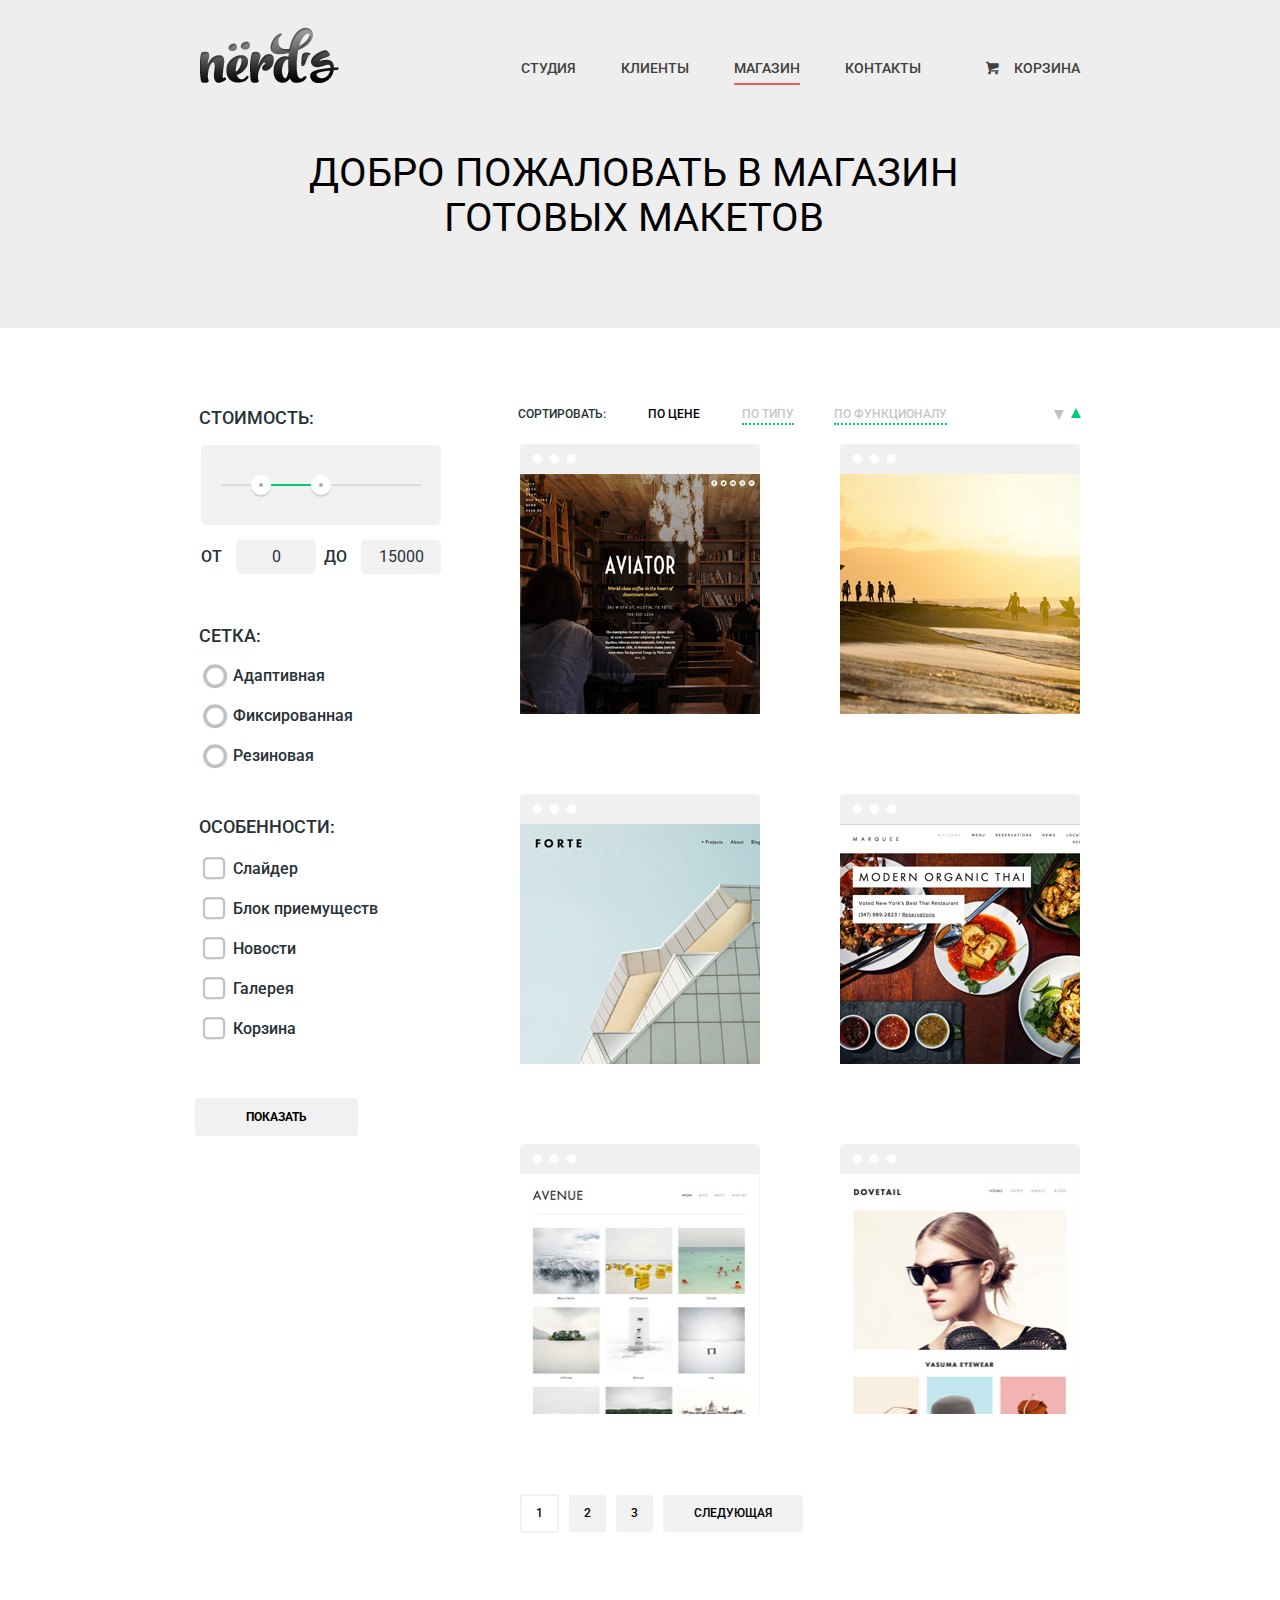
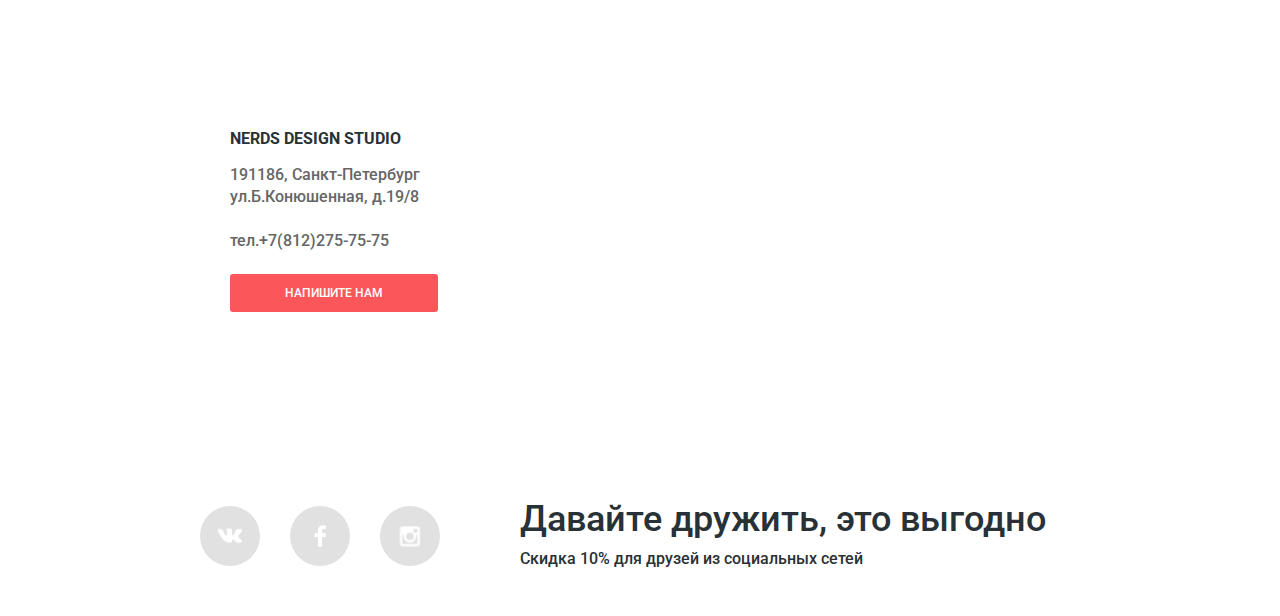
==== catalog.html @ 3d924028 "внесение правок" ====
<!DOCTYPE html>
<html lang="ru">
  <head>
    <meta charset="utf-8">
    <link href="https://fonts.googleapis.com/css?family=Roboto:400,500&subset=cyrillic" rel="stylesheet">
    <link href="css/normalize.css" rel="stylesheet">
    <link href="css/style.css" rel="stylesheet">
    <title>Каталог</title>
  </head>
  <body>
    <header class="main-header-catalog">
      <div class="container clearfix">
        <div class="index-logo">
          <a href="index.html" >
          <img class="index-logo-img" src="img/logo.png" width="139" height="56" alt="Логотип"></a>         
        </div>
        <nav class="main-navigation">
          <ul>
            <li><a href="index.html">Студия</a></li>
            <li><a href="#">Клиенты</a></li>
            <li><a class="active">Магазин</a></li>
            <li><a href="#">Контакты</a></li>
          </ul>
        </nav>
        <div class="user-block">
          <a class="basket icon-basket" href="#">Корзина</a>
        </div>
        <h1 class="main-welcome">Добро пожаловать в магазин<br> готовых макетов</h1>
      </div>
    </header>
    <main class="container clearfix">
      <div class="catalog">
        <div class="catalog-filter">
          <ul>
            <li>Сортировать:</li>
            <li><a href="#" class="active">По цене</a></li>
            <li><a href="#">По типу</a></li>
            <li><a href="#">По функционалу</a></li>
          </ul>
          <span class="catalog-filter-triangles">            
          <a href="#" id="triangle-up" class="active"></a>
          <a href="#" id="triangle-down"></a>            
          </span>
        </div>
        <article class="catalog-item">
          <div class="catalog-content">
            <div class="catalog-content-desc">
              <a href="#">
                <h4>Aviator</h4>
              </a>
              <p>Одностраничный макет<br>с авторским дизайном</p>
              <a href="#" class="btn">8000 р</a>            
            </div>
            <img src="img/items-1.jpg" width="240" height="240" alt="">
          </div>
        </article>
        <article class="catalog-item">
          <div class="catalog-content">
            <div class="catalog-content-desc">
              <a href="#">
                <h4>Sunset</h4>
              </a>
              <p>Интернет-магазин<br>с личным кабинетом</p>
              <a href="#" class="btn">10000 р</a>            
            </div>
            <img class="catalog-content-img" src="img/items-2.jpg" width="240" height="240" alt="">
          </div>
        </article>
        <article class="catalog-item">
          <div class="catalog-content">
            <div class="catalog-content-desc">
              <a href="#">
                <h4>Forte</h4>
              </a>
              <p>Отличный макет <br>для личного блога</p>
              <a href="#" class="btn">5000 р</a>            
            </div>
            <img src="img/items-3.jpg" width="240" height="240" alt="">
          </div>
        </article>
        <article class="catalog-item">
          <div class="catalog-content">
            <div class="catalog-content-desc">
              <a href="#">
                <h4>Modern organic<br>tai</h4>
              </a>
              <p>Сайт для ресторана<br>быстрого питания</p>
              <a href="#" class="btn">12000 р</a>            
            </div>
            <img src="img/items-4.jpg" width="240" height="240" alt="">
          </div>
        </article>
        <article class="catalog-item">
          <div class="catalog-content">
            <div class="catalog-content-desc">
              <a href="#">
                <h4>Avenue</h4>
              </a>
              <p>Макет для блога<br>о путешествиях</p>
              <a href="#" class="btn">8000 р</a>            
            </div>
            <img src="img/items-5.jpg" width="240" height="240" alt="">
          </div>
        </article>
        <article class="catalog-item">
          <div class="catalog-content">
            <div class="catalog-content-desc">
              <a href="#">
                <h4>Dovetail</h4>
              </a>
              <p>Интернет магазин <br>с галереей товаров</p>
              <a href="#" class="btn">8000 р</a>            
            </div>
            <img src="img/items-6.jpg" width="240" height="240" alt="">
          </div>
        </article>
        <div class="catalog-pagination">  
          <a href="#" class="catalog-btn active" >1</a>
          <a href="#" class="catalog-btn" >2</a>
          <a href="#" class="catalog-btn" >3</a>
          <a href="#" class="catalog-btn catalog-next" >Следующая</a>
        </div>
      </div>
      <div class="sidebar">
        <form action="form.php" method="get">
          <fieldset>
            <label class="sidebar-title">Стоимость:</label>
            <div class="range-filter">
              <div class="range-controls">
                <div class="scale">
                  <div class="bar" style="margin-left: 20%; width: 30%"></div>
                </div>
                <div class="toggle toggle-min"></div>
                <div class="toggle toggle-max"></div>
              </div>
              <div class="price-controls">
                <label class="min-price">ОТ <input name="min-price" type="text" value="0"></label>
                <label class="max-price">ДО <input name="max-price" type="text" value="15000"></label>
              </div>
            </div>
          </fieldset>
          <fieldset>
            <legend class="sidebar-title first-legend">Сетка:</legend>
            <ul>
              <li><input type="radio" name="grid" value="Адаптивная" id="grid-item-1">
                <label for="grid-item-1">Адаптивная</label>
              </li>
              <li><input type="radio" name="grid" value="Фиксированная" id="grid-item-2">
                <label for="grid-item-2">Фиксированная</label>
              </li>
              <li><input type="radio" name="grid" value="Резиновая" id="grid-item-3">
                <label for="grid-item-3">Резиновая</label>
              </li>
            </ul>
          </fieldset>
          <fieldset class="last-fieldset">
            <legend class="sidebar-title second-legend">Особенности:</legend>
            <ul>
              <li class="sidebar-item"><input type="checkbox" name="features" id="features-item-1">
                <label for="features-item-1">Слайдер</label>
              </li>
              <li class="sidebar-item"><input type="checkbox" name="features" id="features-item-2">          
                <label for="features-item-2">Блок приемуществ</label>
              </li>
              <li class="sidebar-item"><input type="checkbox" name="features" id="features-item-3">           
                <label for="features-item-3">Новости</label>
              </li>
              <li class="sidebar-item"><input type="checkbox" name="features" id="features-item-4">           
                <label for="features-item-4">Галерея</label>
              </li>
              <li class="sidebar-item"><input type="checkbox" name="features" id="features-item-5">            
                <label for="features-item-5">Корзина</label>
              </li>
            </ul>
          </fieldset>
          <button type="submit" class="sidebar-btn">Показать</button>
        </form>
      </div>
    </main>
    <footer class="main-footer clearfix">
      <iframe src="https://www.google.com/maps/embed?pb=!1m18!1m12!1m3!1d1998.5989424123688!2d30.32089461570254!3d59.93879686904841!2m3!1f0!2f0!3f0!3m2!1i1024!2i768!4f13.1!3m3!1m2!1s0x4696310fca5ba729%3A0xea9c53d4493c879f!2z0JHQvtC70YzRiNCw0Y8g0JrQvtC90Y7RiNC10L3QvdCw0Y8g0YPQuy4sIDE5LCDQodCw0L3QutGCLdCf0LXRgtC10YDQsdGD0YDQsywg0KDQvtGB0ZbRjywgMTkxMTg2!5e0!3m2!1suk!2s!4v1472509188440" width="100%" height="420" frameborder="0" style="border:0" allowfullscreen></iframe>
      <div class="contacts-adress">
        <h2 class="contacts-adress-title">NERDS Design Studio</h2>
        <div class="contacts-adress-item"> 191186, Санкт-Петербург
          ул.Б.Конюшенная, д.19/8
        </div>
        <div class="contacts-adress-item">
          тел.+7(812)275-75-75
        </div>
        <a href="#" class="contacts-adress-btn">Напишите нам</a>
      </div>
      <div class="container">
        <div class="footer-content-left">
          <div class="footer-content-social">
            <a class="social-btn social-btn-vk" href="#">VK</a>
            <a class="social-btn social-btn-fb" href="#">FB</a>
            <a class="social-btn social-btn-inst" href="#">IN</a>
          </div>
        </div>
        <div class="footer-content-right">
          <div class="footer-content-aside">
            <div class="footer-slogan">Давайте дружить, это выгодно</div>
            <p>Скидка 10% для друзей из социальных сетей</p>
          </div>
        </div>
      </div>
    </footer>
    <div class="modal-content clearfix">
      <button class="modal-content-close" type="button" title="Закрыть">Закрыть</button>
      <form class="user-form" action="form.php" method="get">
        <div class="modal-content-left-rows">
          <label for="user-name">Ваше имя:</label><br>
          <input type="text" name="user-name" id="user-name" placeholder="Представтесь пожалуйста" >
        </div>
        <div class="modal-content-right-rows">
          <label for="user-mail">Ваш e-mail:</label><br>
          <input type="text" name="user-mail" id="user-mail" placeholder="Для отправки ответа" >     
        </div>
        <label for="user-comment">Текст письма</label>
        <textarea name="user-comment" id="user-comment" cols="74" rows="10">В свободной форме       
     </textarea>
        <button class="btn" type="submit">Отправить</button>
      </form>
    </div>
    <script src="js/script.js">     </script>
  </body>
</html>
---- css/style.css ----
body {
  font-family: "Roboto", "Arial", sans-serif;
  min-width: 900px;
  font-size: 16px;
  line-height: 22px;
  color: rgb(40, 49, 54);
  background:#ffffff;
  font-weight: 500;
}
@font-face {
  font-weight: normal;
  font-style: normal;

  font-family: "symbols-nerds";
  src: url("../fonts/symbols-nerds.woff") format("woff"),
       url("../fonts/symbols-nerds.woff2") format("woff2");
}

[class^="icon-"]::before,
[class*=" icon-"]::before {
  display: inline-block;
  width: 1em;
  margin-right: 0.2em;
  margin-left: 0.2em;

  font-weight: normal;
  line-height: 1em;
  font-family: "symbols-nerds";
  text-align: center;
  text-transform: none;
  text-decoration: inherit;
  font-style: normal;
  font-variant: normal;

  speak: none;
}

.icon-basket::before { content: "\62"; } /* "b" */
.icon-facebook::before { content: "\66"; } /* "f" */
.icon-twitter::before { content: "\74"; } /* "t" */
.icon-vk::before { content: "\76"; } /* "v" */
.icon-up-dir::before { content: "\25b2"; } /* "▲" */
.icon-down-dir::before { content: "\25bc"; } /* "▼" */
.icon-circle::before { content: "\25cb"; } /* "○" */
.icon-circle-dot::before { content: "\25cf"; } /* "●" */
.icon-check-off::before { content: "\2610"; } /* "☐" */
.icon-check-on::before { content: "\2611"; } /* "☑" */
.icon-instagramm::before { content: "📷"; } /* "\1f4f7" */




h1 {
  clear: both;
  font-size:40px;  
  color:rgb(0,0,0);
}
.clearfix::after {
  content: "";
  display: table;
  clear: both;
}
/******************************************header***********************************/
.main-header {	
	
	min-height: 135px;
	background:#eeeeee;
	  padding-top: 0px;
	  margin-bottom: 70px;

}

.main-header-catalog {
	min-height: 328px;
	background:#eeeeee;
	margin-bottom: 74px;
}

.main-welcome {
	font-size: 40px;
	line-height: 45px;
	text-transform: uppercase;
	padding-top: 15px;
	text-align: center;
	margin-left: -12px;
	font-weight: 400;
}
.container {
	width: 880px;
	padding: 0 10px;	
	margin: 0 auto;	
}
.index-logo {
	position: relative;
	float: left;
	min-height: 135px;
	width: 150px;
	
}
.index-logo-img {
	position: absolute;
	top:27px;
}
.main-navigation {
	float: left;
	margin-left: 160px;
	min-height: 135px;	
	width: 460px;
	
}
.main-navigation .active {
	border-bottom: 2px solid #fb565a;
}
.main-navigation a {
	display: block;	
	color:#3f3f3f;
	text-decoration: none;
	text-transform: uppercase;
}

.basket:focus,
.basket:hover,
.main-navigation a:focus,
.main-navigation a:hover {
	color:#fb565a;
	cursor: pointer;
}
.main-navigation a:active {
	color:#959595;
}
.icon-basket:before {
	content: "\62";   
    margin-right: 15px;
}

.basket:active,
.main-navigation a:active {
	color: #8f8f8f;
}
 
.main-navigation ul {
	margin: 0;
	margin-left: 11px;
	margin-top: 43px;
	padding: 0;
	list-style: none;
	font-size: 0;
}
.main-navigation li {
	display: inline-block;
	margin-right: 45px;
	padding: 10px 0px;
	vertical-align: top;
	font-size: 14px;
	line-height: 30px;
	padding-bottom: 0;

}
.user-block {
	float: right;
	min-height: 135px;
	max-width: 110px;
	
}
.basket {
	display: inline-block;
	vertical-align: top;
	padding: 5px 0px;
	padding-left: 10px;
	margin-top: 48px;
	margin-left: 0;
	font-size: 14px;
	line-height: 30px;
	text-transform: uppercase;
	color:#3f3f3f;
	text-decoration: none;
	position: relative;

}

/*.basket:before {
content: "\62"; 
	
	
} */


/**************************************************************************************/
/*************************************slider*******************************************/

.slider {
  position: relative;

  width: 880px;
  min-height: 310px;
  margin: 0 auto;
  overflow: hidden;
}

.slide {
  position: absolute;
  top: 0;
  left: 0;

  width: 100%;
  height: 310px;

  background-repeat: no-repeat;
  background-position: 100% 10px;
  
}

.slider input[type="radio"] {
  display: none;
}

.slider-controls {
  position: absolute;
  bottom: 93px;
  left: 50%;
  z-index: 10;

  width: 200px;
  margin-left: -111px;

  text-align: center;
}

.slider-controls label {
  display: inline-block;
  width: 4px;
  height: 4px;
  margin: 0 3px;

  vertical-align: top;

  background: #ffffff;
  border: 3px solid white;
  border-radius: 50%;
  cursor: pointer;
}

.slide-text {
  width: 500px;
  padding: 22px 0;
}

.slide-title {
  font-weight: 500;
  font-size: 36px;
  line-height: 36px;

}

.slide p {
  font-weight: 500;
  line-height: 22px;
  color: #283136;
}

.slide .btn {
  display: block;
  width: 220px;
  margin-top: 29px;
  padding: 8px 10px;

  font-weight: 300;
  font-size: 12px;
  text-align: center;
  color: #ffffff;
  text-transform: uppercase;
  text-decoration: none;

  background: #fb565a;
  border-radius: 3px;
}

.slide:nth-child(1) {
  background-image: url("../img/slide-1.png");
  background-position: top right;
}

.slide:nth-child(2) {
  background-image: url("../img/slide-2.png");
  background-position: top right;


}

.slide:nth-child(3) {
  background-image: url("../img/slide-3.png");
  background-position: top right;

}

#btn-1:checked ~ .slides .slide:nth-child(1) {
  left: 0;
}

#btn-1:checked ~ .slides .slide:nth-child(2),
#btn-1:checked ~ .slides .slide:nth-child(3) {
  left: 880px;
}

#btn-2:checked ~ .slides .slide:nth-child(1) {
  left: -880px;
}

#btn-2:checked ~ .slides .slide:nth-child(2) {
  left: 0;
}

#btn-2:checked ~ .slides .slide:nth-child(3) {
  left: -880px;
}

#btn-3:checked ~ .slides .slide:nth-child(1) {
  left: -880px;
}

#btn-3:checked ~ .slides .slide:nth-child(2) {
  left: -880px;
}

#btn-3:checked ~ .slides .slide:nth-child(3) {
  left: 0;
}

#btn-1:checked ~ .slider-controls label[for="btn-1"],
#btn-2:checked ~ .slider-controls label[for="btn-2"],
#btn-3:checked ~ .slider-controls label[for="btn-3"] {
  background: #c1c1c1;
}
/*******************************************************************************/
/*************************features**********************************************/
.features {
	min-height: 380px;	
	border-bottom: 2px solid #eeeeee;
	
}
.features-name {
	font-size: 18px;
	line-height: 30px;
	text-transform: uppercase;
	margin: 0;
	margin-top: 25px;
	margin-bottom: -2px;
	font-weight: 500;
	margin-left: -3px;
}
.features-desc {
	font-size: 15px;
	line-height: 22px;
	font-weight: 500;
	margin-bottom: 25px;

}
.features-image {
	width: 240px;
	height: 124px;
}
.features-item{
	float: left;
	width: 240px;
	margin-right: 80px;
	min-height: 300px;

}
.features-item:last-child{
	margin-right: 0;
}

.features-anchor {
	display: inline-block;
	font-size: 12px;
	line-height: 18px;
	font-weight: 600;
	text-transform: uppercase;
	color:#ffffff;	
	padding: 11px 40px;
	text-decoration: none;
	border-radius: 3px;
}
.features .anchor-1 {
	background-color:#fb565a;
}
.features .anchor-1:hover,
.features .anchor-1:focus{
	background: #d6494d;
}

.features .anchor-1:active {
	background: #b63538;
	box-shadow:inset 0 3px 0px 0 #9b2d30;
}

.features .anchor-2 {
	background-color:#00ca74;
}
.features .anchor-2:hover,
.features .anchor-2:focus {
	background: #01a25e;
}

.features .anchor-2:active{
	background: #009053;
	box-shadow:inset 0 3px 0 0 #007b47;
}

.features .anchor-3 {
	background-color:#efc84a;
}
.features .anchor-3:hover,
.features .anchor-:focus {
	background: #d6ae2c;
}

.features .anchor-3:active {
	background: #c09b24;
	box-shadow:inset 0 3px 0 0 #a3841f;
}
/*********************************************about-company**********************/

.about-company-content {
	border-bottom: 2px solid #eeeeee;
}

.about-company-content-left{
	float: left;
	width: 620px;
	min-height: 475px;
	
}
.about-company-content-right{
	position: relative;
	float: right;
	width: 250px;
	min-height: 415px;
	
}	
	
.about-company-slogan {
	margin-top: 70px;
	margin-bottom: 17px;
	font-size: 36px;
	line-height: 36px;
	font-weight: 500;
	margin-left: -2px;
	
}
.about-container-right {
    position:relative;	
	width: 250px;
	min-height: 250px;	
	text-align: center;
	text-transform: uppercase;

}
.about-container-left{
	width: 620px;
	min-height: 250px;	
	border: 1px solid transparent;
}
.about-company-logo {
	padding-top: 60px;
	padding-left: 20px;
	
	
}
.about-company-desc {
	margin: 0;
	margin-bottom: 56px;
}

.about-company-since {
	margin: 0;
	position: relative;
	bottom: -20px;
	left: 7px;
	padding:0 5px;
}
.about-company-since:before {
	 content: "";
	position:absolute;
	 outline: 1px solid #eeeeee;
	 top:50%;
	 width: 70px;	
	 left: 0;
}
.about-company-since:after {
	 content: "";
	position:absolute;
	 outline: 1px solid #eeeeee;
	 top:50%;
	 width: 70px;	
	 right: 0;
}

/*********************************************************************/
/***********************aside*****************************************/
.aside-menu {
	margin: 0;
	padding: 0;
	margin-left:-8px;
}
.aside-item {
	position: relative;
}
.aside-item:before {
	 content: "";
	position:absolute;
	 outline: 1px solid #fb565a;
	 top:50%;
	 width: 23px;	
	 left: 0;
}
.aside-item-right::before {
	content: "";
	position: absolute;
	outline: 1px solid #fb565a;
	top: 50%;
	left: 10px;
	width: 23px;

}
.aside-item-right {
	position: relative;
}
.aside-content-title {
	margin: 0;
	text-transform: uppercase;
	margin-bottom: 22px;
	margin-top: -13px;
	margin-left: -1px;
	font-size: 16px;
	line-height: 22px;
	text-transform: uppercase;
	font-weight: 500;

}
.aside-right {
	margin-top: -1px;
	margin-left: 10px;
}
.aside-content-left {
	width: 480px;
	height: 220px;
	
}
.aside-content-right {
	width: 250px;
	min-height: 220px;
	
}
.aside-menu {
	list-style: none;
	margin: 0;
	padding: 0;
	
}
.aside-menu-right {
	margin-left: 2px;
}
.aside-menu li {
	margin-bottom: 21px;
	padding-left:35px;
	margin-left: 0px;
}
.aside-menu.aside-right li {
	padding-left: 45px;
}
/*****************************************************************************************/


.sidebar {
	float: left;
	width: 240px;
	min-height: 730px;
	margin-left: -15px;
	margin-top: -1px;
	
}
.sidebar ul {
	list-style: none;
	margin: 0;
	padding: 0;
	margin-top: -6px;
	margin-left: -20px;
}

.sidebar ul li {
	margin-left: 26px;
}
.sidebar .sidebar-form {
	margin-top:20px;
}
.sidebar-btn {
	 font-family: "Roboto", "Arial", sans-serif;
	margin: 0;
	padding: 0;
	margin-top: 27px;
	margin-left: 10px;
	padding:10px 51px;
	font-size: 12px;
	line-height: 18px;
	font-weight: bold;
	text-transform: uppercase;
	background-color: #f1f1f1;
	border:none;
	cursor: pointer;
	font-weight: bold;
	border-radius: 3px;
}
.sidebar-btn:hover {
	background: #e5e5e5;
}
.sidebar-btn:active {
	background:#d5d5d5;
	box-shadow:inset 0 3px 0 0 #b5b5b5;
}
.sidebar fieldset {
	border:none;
	margin-bottom: 38px;
}
.sidebar .last-fieldset{	
	margin-bottom: 0;	
}

.sidebar-title {
	text-transform: uppercase;
	font-size: 18px;
	margin-left:2px;

}
.sidebar-title.first-legend {
	margin-bottom: 0px;
}
.sidebar-title.second-legend {
	margin-bottom: 11px;
}
.sidebar .sidebar-item {
	margin-bottom: 20px;
}

input[type="radio"]{
	display: none;
}
input[type="radio"]+label {
	display: block;
	margin: 0px 0px;
	line-height: 20px;
	padding-left: 30px;
	position: relative;
	cursor: pointer;
}
input[type="radio"]+label{
	margin-top: 20px;
}
input[type="radio"]+label::before {
	content: "\25cb";
	display: block;
	font-size: 28px;
	font-weight: 200;
	font-family: "symbols-nerds";	
	position: absolute;
	top: 0;
	left: 0;
	color: #c1c1c1;
}

input[type="radio"]:checked + label::before {
	 content: "\25cf"; 
}


input[type="checkbox"]{
	display: none;
}
input[type="checkbox"] + label {
	display: block;
	margin: 10px 0px;
	line-height: 20px;
	padding-left: 30px;
	position: relative;
	cursor: pointer;
	
}
input[type="checkbox"] + label::before {
	content: "\2610";
	display: block;
	font-size: 28px;
	font-weight:200;
	font-family: "symbols-nerds";	
	position: absolute;
	top: 0;
	left: 0;
	color: #c1c1c1;
}
input[type="checkbox"]:checked + label::before {
	content: "\2611";
}
input[type="radio"] + label:hover:before,
input[type="checkbox"] + label:hover:before{	
	color:#b5b5b5;
}
input[type="radio"]:disabled + label:hover:before,
input[type="checkbox"]:disabled + label:hover:before{	
	opacity: 0.4;
}


.range-filter {
	margin-top:15px;
  width: 240px;
  min-height: 150px;
  margin-bottom: -20px;
  margin-left:4px;
  
}

.range-controls {
	position: relative;
  height: 41px;
  padding-top: 39px;
  margin-bottom: 15px;
  padding-right: 20px;
  padding-left: 20px;
  border-radius: 5px;
  background: #f1f1f1;
}

.range-controls .scale {
  height: 2px;
  background: #d7dcde;
}
.range-controls .bar {
  width: 70%;
  height: 2px;
  background: #00ca74;
}
.range-controls .toggle {
	  position: absolute;
  top: 30px;
  left: 0px;
  width: 4px;
  height: 4px;
  cursor: pointer;
  border: 8px solid #fff;
  background: #ababab;
  border-radius: 50%;
  box-shadow: 0 2px 1px 0 #cfcfcf;

}
.range-controls .toggle-min {
  left: 50px;
}

.range-controls .toggle-max {
  left: 110px;
}
.price-controls {
  font-size: 0;
}

.price-controls label {
	font-size: 16px;
  display: inline-block;
  width: 50%;
}
.price-controls input {
  font-family: 'Roboto', 'Arial', sans-serif;
  font-size: 16px;
  width: 60px;
  margin-left: 10px;

  padding: 8px 10px;
  text-align: center;
  color: #283136;
  border: none;
  border-radius: 5px;
  outline: none;
  background: #f1f1f1;

}
.max-price {
  text-align: right;
}


.contacts {
	clear: both;
}
/******************************************catalog*********************************************/
.catalog{
	float: right;
	width: 580px;
	min-height: 1130px;	
	margin-bottom: 80px;
}
.catalog-filter {
	clear: both;
}
.catalog-filter ul {
	display: inline-block;
	text-transform: uppercase;
	margin: 0;
	padding: 0;
	font-size: 0;
	margin-bottom: 15px;
	margin-left: 18px;
	margin-top: -12px;
}
.catalog-filter ul li {
	display: inline-block;
	font-size: 12px;
	line-height: 18px;
}
.catalog-filter a {
	display: block;
	text-decoration: none;
	margin-left: 40px;
	color: #c7c7c7;	
	border-bottom: 2px dotted #00ca74;
	
}
.catalog-filter ul a:hover {
	border-bottom: 2px solid #00ca74;
	color: #000000;
}
.catalog-filter ul .active {
	color: #000000;
	border: 2px solid transparent;

}
.catalog-filter-triangles {
	display: inline-block;
	position: relative;
	width: 123px;
		}

#triangle-up.active {	
	border-bottom: 10px solid #00ca74;
}

#triangle-up:active{
	border-bottom: 10px solid #000000;
}
#triangle-down:active {
	border-top: 10px solid #000000;
}
#triangle-up{
	position: absolute;	
	cursor: pointer;	
	top: -20px;
	padding-top: 10px;
	right: -7px;
	border-left: 5px solid transparent;
	border-right: 5px solid transparent;
	border-bottom: 10px solid #c1c1c1;
}
#triangle-down {
	position: absolute;
	cursor: pointer;
	top: -8px;
	right: 10px;
	border-left: 5px solid transparent;
	border-right: 5px solid transparent;
	border-top: 10px solid #c1c1c1;
	border-bottom: 2px solid transparent;
}

.catalog-pagination a:focus,
.catalog-pagination a:hover {
	background: #e5e5e5;
}
/*необходимо добавить тень сверху*/
.catalog-pagination a:active{
	background: #d5d5d5;
}
.catalog-item {	
	float: left;
	width: 240px;
	min-height: 275px;
	margin-bottom: 74px;
	margin-left: 20px;
}
.catalog-content {
	position: relative;
	display: block;
}
.catalog-content:before {
	content: "";
  position: absolute;
  top: 0;
  background-image:url("../img/xxx.jpg");
  background-repeat: no-repeat;
  height: 30px;
  width: 240px;
  opacity: 0.1;  
}
.catalog-content:hover:before {
	opacity:1;
}
.catalog-content {
	width: 240px;
	min-height: 240px;
	padding-top: 30px;

}

.catalog-content-desc{
	position: absolute;
	width: 200px;
	height: 200px;
	z-index: 1;
	background: white;
	left: 20px;
	top: 50px;
	text-align: center;
}
.catalog-content-desc {
	display: none;
}
.catalog-content:hover .catalog-content-desc {
	display: block;
}

.catalog-content a.btn {
	text-decoration:none;
	color:white;
	text-transform:uppercase;
	text-align:center;
	padding:8px 36px;
  background:#fb565a;
  border-radius: 5px;
  font-size: 18px;  

}

.catalog-content a.btn:hover {
	background: #d6494d;
	
}
.catalog-content a.btn:active {
	background: #b63538;
	box-shadow:inset 0 3px 0 0 #9b2d30;
}
.catalog-content p {
	height: 50px;
	margin-bottom: 20px;
	margin-top: 0;
	font-size: 14px;
	line-height: 18px;
}
.catalog-content h4 {
	height: 60px;
	text-transform: uppercase;
	font-size: 18px;
	padding-top: 20px;
	margin-bottom: 0px;
	line-height: 24px;
	font-weight: 500;
	margin-top: 0;

}
.catalog-item a:first-child{
	text-decoration: none;
	text-transform: uppercase;
	color: #000000;
}

.catalog-item:nth-child(2n+1){	
	margin-left: 80px;
}
.catalog-item:nth-child(2n) {
	
}
.catalog-paginator {
	clear: both;
}
.catalog-pagination a:first-child {
	margin-left: 20px;
	border:2px solid red;
}
.catalog-pagination a {
 display:inline-block;
 font-size: 12px;
 font-weight: 500;
 height: 37px;
 min-width: 37px;
 vertical-align:middle;
 text-align:center;
 line-height: 37px;
 color: #000000;
 text-decoration: none; 
 background-color:#f1f1f1;
 margin-right: 6px;
 border-radius: 3px;
 
	
}
.catalog-pagination .catalog-next {
    min-width: 100px;
    padding:0 20px;
    text-transform: uppercase;
}
.catalog-pagination a.active:active,
.catalog-pagination a.active:hover,
.catalog-pagination a.active {
	height: 35px;
	line-height: 35px;
 min-width: 35px;
	background: transparent;
	border: 2px solid #f2f2f2;
}
.catalog-pagination a:hover {
	background: #e5e5e5;
	
}
.catalog-pagination a:active {
	background: #d5d5d5;	
	box-shadow:inset 0 3px 0 0 #b5b5b5;
}


/********************************************************************************************/
.gallery {	
	margin-top: 30px;	
	min-height: 120px;
	margin-bottom: 85px;
	border-bottom: 2px solid #eeeeee;
	
}
.gallery ul li {
	display: inline-block;
	vertical-align: middle;
	text-align: center;
	opacity: 0.2;
	margin-right: 117px;
}
.gallery ul li:last-child {
	margin-right: 0;
}
.gallery ul li:first-child {
	margin-left: -30px;
	margin-top: -10px;
}
.gallery ul li:focus,
.gallery ul li:hover {
	opacity: 1;
}

.main-footer {
	position: relative;
	
}
.contacts-adress {
	position: absolute;
	background-color: white;
	width: 250px;
	height: 240px;	
	top:85px;	
	left:210px;	

}
.contacts-adress-btn {
	display: inline-block;
	text-transform: uppercase;
	padding:10px 55px;
	background-color:#fb565a;
	font-size: 12px;
	line-height: 18px;
	text-decoration: none;
	color: #ffffff;
	border-radius: 3px;
	margin-left:20px;
}
.contacts-adress-title {
	font-size: 16px;
	margin-top: 26px;
	line-height: 30px;
	text-transform: uppercase;
	margin-left:20px;
	margin-bottom: 10px;

}
.contacts-adress-item {
	color: #666666;
	margin-left: 20px;
	margin-bottom: 22px;
}
.main-footer-map {
	z-index: 8;
}
.main-footer .container {
	margin-top: 37px;	
	min-height: 140px;	
	
}
.footer-slogan {
	font-size: 36px;
	line-height: 36px;

}
.footer-content-left {
	float: left;
	width: 300px;
}
.footer-content-right {
	float: right;
	width: 560px;
}
.footer-slogan {
	font-size: 36px;
	line-height: 36px;
	margin-top: 25px;
	margin-bottom: -5px;
}

/**************btn******************************/
.social-btn {
	display: inline-block;
	vertical-align: top;
	width: 60px;
	height: 60px;
	border-radius: 50%;
	font-size: 0;
	background:#e1e1e1;
	position: relative;
	margin-top:30px;
	margin-right: 26px;
}

.social-btn:hover {
	background: #fb565a;
}

.social-btn:active{
 background: #d6494d;
 box-shadow:inset 0 3px 0px 0 #b63e42;

}
.social-btn:before {
	content: "";
	position: absolute;
	top: 50%;
	left: 50%;
	transform: translate(-50%,-50%);
	background-image: url("../img/sprite.png");
	background-repeat: no-repeat;
}
.social-btn-vk:before {
	 width: 26px;
   height: 15px;
   background-position: -10px -128px;
}
.social-btn-fb:before {
	 width: 12px;
    height: 22px;
    background-position: -10px -45px;

}
.social-btn-inst:before {
	 width: 21px;
    height: 21px;
    background-position: -10px -87px;
}



/*********************************************sprite*************************/
.sprite {
    background-image: url("../img/sprite.png");
    background-repeat: no-repeat;
    display: block;
}

.sprite--icon-basket {
    width: 15px;
    height: 15px;
    background-position: -10px -10px;
}

.sprite--icon-face {
    width: 12px;
    height: 22px;
    background-position: -10px -45px;
}

.sprite--icon-inst {
    width: 21px;
    height: 21px;
    background-position: -10px -87px;
}

.sprite--icon-vk {
    width: 26px;
    height: 15px;
    background-position: -10px -128px;
}
/*******************************************************************/
.modal-content {
  position: fixed;  
  right: 100px;
  bottom: 100px;
  display:none;

  width: 465px;
  padding: 60px 80px;

  color: #000000;

  background: white;
  box-shadow: 0px 20px 40px 0px #60605d;
  
}
.modal-content-close {
  position: absolute;
  top: 10px;
  right: 10px;

  width: 40px;
  height: 40px;
  
  font-size: 0;

  background-color:#fb565a;
  border: 0;
  outline: 0;
  cursor: pointer;
  border-radius: 50%;
}
.modal-content-close::before,
.modal-content-close::after {
  content: "";
  position: absolute;
  top: 17px;
  left: 7px;


  width: 25px;
  height: 5px;
  background-color: white;
  border-radius: 1px;
}
.modal-content-close::before {
  transform: rotate(45deg);
}

.modal-content-close::after {
  transform: rotate(-45deg);
}

.modal-content input {
	display: inline-block;
	font-family:'Roboto', 'Arial', sans-serif;
  font-size: 16px;
  width: 210px;
  margin-top: 20px;
  text-align: left;
  font-weight: 600;
  color: #283136;
  padding:10px 0;
  padding-left:10px;
  outline: 2px dotted red;
  border: none;
  border-radius: 5px;
  outline: none;
  background: transparent;
  border: 2px solid #e9e5dc;
  margin-bottom:30px;
}
::-webkit-input-placeholder{
 
	color:#000000;
  text-transform: uppercase;
  font-size: 12px;
  line-height: 18px;
  text-align: left;
  font-weight: 600;
}
.modal-content input[type="text"] {
	border: 2px solid #f1f1f1;
}
.modal-content input[type="text"]:hover {
	border: 2px solid #a2a9ac;
}
.modal-content input[type="text"]:focus {
	border: 2px solid #57bffb;
}


.modal-content textarea {
	font-family:'Roboto', 'Arial', sans-serif;
  font-size: 12px;
  text-align: left;
  color: #283136;
  text-transform: uppercase;
  font-weight: 600;
	border: none;
  border-radius: 5px;
  outline: none;
  background: transparent;
   border: 2px solid #e9e5dc;
  text-align: left;
  color:#000000;
  clear: both;
  margin-top: 10px;
}
.user-form .btn {
	font-family:'Roboto', 'Arial', sans-serif;
	width: 100%;
	margin-top: 20px;
	background: #fb565a;
	border:none;
	cursor:pointer;
	font-size: 12px;
	line-height: 18px;
	padding: 10px 0;
	text-transform: uppercase;
	font-weight: 600;
	color: white;
}
.modal-content-left-rows {
	float: left;
	width: 220px;	
	min-height: 65px;
}
.modal-content-right-rows {
	float: right;
	width: 220px;
	min-height: 65px;
}
.modal-content-show {
  display: block;
  animation: bounce 0.6s;
}

.modal-error {
  animation: shake 0.6s;
}

@keyframes bounce {
  0%   {
    transform: translateY(-2000px);
  }
  70%  {
    transform: translateY(30px);
  }
  90%  {
    transform: translateY(-10px);
  }
  100% {
    transform: translateY(0);
  }
}
@keyframes shake {
  0%, 100% {
    transform: translateX(0);
  }
  10%, 30%, 50%, 70%, 90% {
    transform: translateX(-10px);
  }
  20%, 40%, 60%, 80% {
    transform: translateX(10px);
  }
}
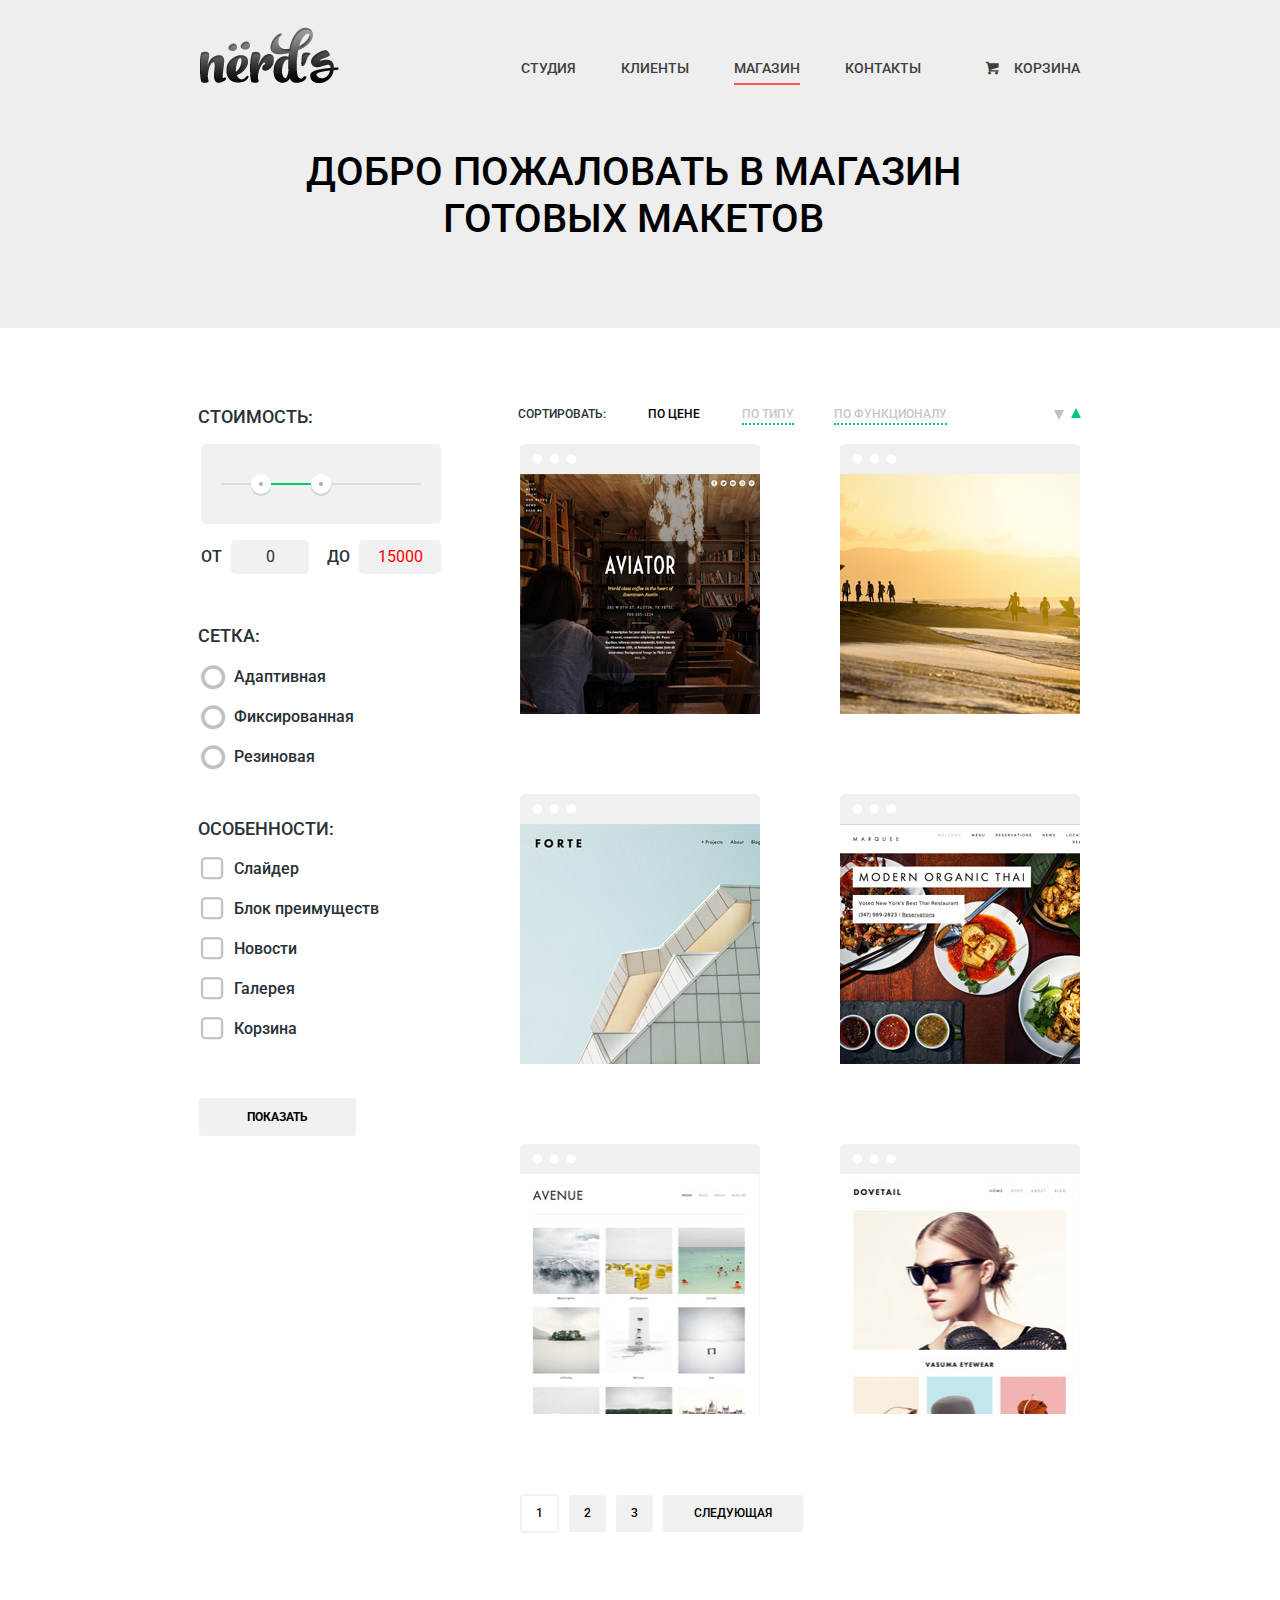
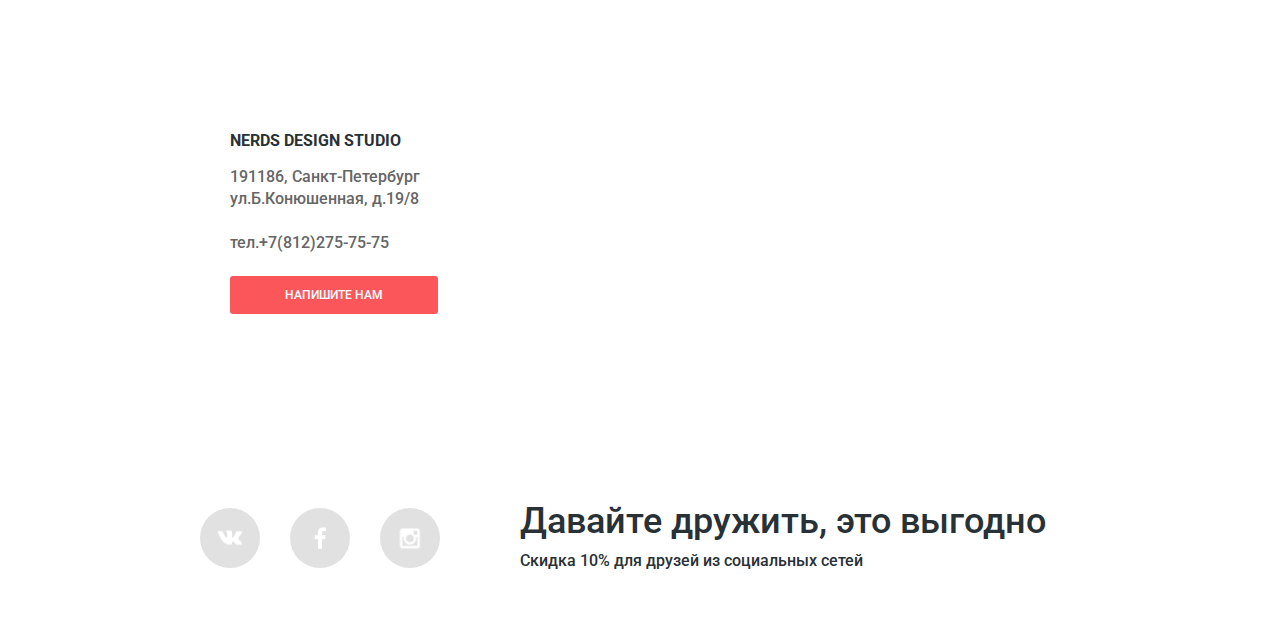
==== commit f7f7fddd: "правки в pixel" ====
--- a/catalog.html
+++ b/catalog.html
@@ -155,12 +155,12 @@
           </fieldset>
           <fieldset class="last-fieldset">
             <legend class="sidebar-title second-legend">Особенности:</legend>
-            <ul>
+            <ul class="second">
               <li class="sidebar-item"><input type="checkbox" name="features" id="features-item-1">
                 <label for="features-item-1">Слайдер</label>
               </li>
               <li class="sidebar-item"><input type="checkbox" name="features" id="features-item-2">          
-                <label for="features-item-2">Блок приемуществ</label>
+                <label for="features-item-2">Блок преимуществ</label>
               </li>
               <li class="sidebar-item"><input type="checkbox" name="features" id="features-item-3">           
                 <label for="features-item-3">Новости</label>
--- a/css/style.css
+++ b/css/style.css
@@ -66,7 +66,7 @@
 	min-height: 135px;
 	background:#eeeeee;
 	  padding-top: 0px;
-	  margin-bottom: 70px;
+	  margin-bottom: 80px;
 
 }
 
@@ -78,12 +78,12 @@
 
 .main-welcome {
 	font-size: 40px;
-	line-height: 45px;
-	text-transform: uppercase;
-	padding-top: 15px;
+	line-height: 47px;
+	text-transform: uppercase;
+	padding-top: 13px;
 	text-align: center;
-	margin-left: -12px;
-	font-weight: 400;
+	margin-left: -14px;
+	font-weight: 500;
 }
 .container {
 	width: 880px;
@@ -192,7 +192,7 @@
   position: relative;
 
   width: 880px;
-  min-height: 310px;
+  min-height: 300px;
   margin: 0 auto;
   overflow: hidden;
 }
@@ -216,7 +216,7 @@
 
 .slider-controls {
   position: absolute;
-  bottom: 93px;
+  bottom: 83px;
   left: 50%;
   z-index: 10;
 
@@ -428,7 +428,7 @@
 .about-company-content-left{
 	float: left;
 	width: 620px;
-	min-height: 475px;
+	min-height: 470px;
 	
 }
 .about-company-content-right{
@@ -458,7 +458,7 @@
 }
 .about-container-left{
 	width: 620px;
-	min-height: 250px;	
+	min-height: 200px;	
 	border: 1px solid transparent;
 }
 .about-company-logo {
@@ -544,12 +544,12 @@
 }
 .aside-content-left {
 	width: 480px;
-	height: 220px;
+	min-height: 200px;
 	
 }
 .aside-content-right {
 	width: 250px;
-	min-height: 220px;
+	min-height: 200px;
 	
 }
 .aside-menu {
@@ -577,15 +577,19 @@
 	width: 240px;
 	min-height: 730px;
 	margin-left: -15px;
-	margin-top: -1px;
+	margin-top: -2px;
 	
 }
 .sidebar ul {
 	list-style: none;
 	margin: 0;
 	padding: 0;
-	margin-top: -6px;
-	margin-left: -20px;
+	margin-top: -5px;
+	margin-left: -22px;
+}
+.sidebar .second{
+	margin-top: -8px;
+	
 }
 
 .sidebar ul li {
@@ -599,8 +603,8 @@
 	margin: 0;
 	padding: 0;
 	margin-top: 27px;
-	margin-left: 10px;
-	padding:10px 51px;
+	margin-left: 14px;
+	padding:10px 48px;
 	font-size: 12px;
 	line-height: 18px;
 	font-weight: bold;
@@ -620,7 +624,7 @@
 }
 .sidebar fieldset {
 	border:none;
-	margin-bottom: 38px;
+	margin-bottom: 36px;
 }
 .sidebar .last-fieldset{	
 	margin-bottom: 0;	
@@ -629,7 +633,8 @@
 .sidebar-title {
 	text-transform: uppercase;
 	font-size: 18px;
-	margin-left:2px;
+	margin-left:1px;
+	padding-top: 3px;/*новое свойство*/
 
 }
 .sidebar-title.first-legend {
@@ -649,7 +654,7 @@
 	display: block;
 	margin: 0px 0px;
 	line-height: 20px;
-	padding-left: 30px;
+	padding-left: 33px;
 	position: relative;
 	cursor: pointer;
 }
@@ -680,7 +685,7 @@
 	display: block;
 	margin: 10px 0px;
 	line-height: 20px;
-	padding-left: 30px;
+	padding-left: 33px;
 	position: relative;
 	cursor: pointer;
 	
@@ -722,7 +727,7 @@
 	position: relative;
   height: 41px;
   padding-top: 39px;
-  margin-bottom: 15px;
+  margin-bottom: 16px;
   padding-right: 20px;
   padding-left: 20px;
   border-radius: 5px;
@@ -771,9 +776,9 @@
   font-family: 'Roboto', 'Arial', sans-serif;
   font-size: 16px;
   width: 60px;
-  margin-left: 10px;
-
-  padding: 8px 10px;
+  margin-left: 5px;
+
+  /*padding: 8px 10px;*/
   text-align: center;
   color: #283136;
   border: none;
@@ -782,6 +787,15 @@
   background: #f1f1f1;
 
 }
+.price-controls input[name="max-price"]{
+	padding: 8px 11px;
+	color: red;
+
+}
+.price-controls input[name="min-price"]{
+	padding: 8px 9px;
+}
+
 .max-price {
   text-align: right;
 }
@@ -795,7 +809,7 @@
 	float: right;
 	width: 580px;
 	min-height: 1130px;	
-	margin-bottom: 80px;
+	margin-bottom: 82px;
 }
 .catalog-filter {
 	clear: both;
@@ -822,6 +836,9 @@
 	color: #c7c7c7;	
 	border-bottom: 2px dotted #00ca74;
 	
+}
+.catalog-filter li::nth-child(3) a{
+	color: red;
 }
 .catalog-filter ul a:hover {
 	border-bottom: 2px solid #00ca74;
@@ -1025,7 +1042,7 @@
 
 /********************************************************************************************/
 .gallery {	
-	margin-top: 30px;	
+	margin-top: 50px;	
 	min-height: 120px;
 	margin-bottom: 85px;
 	border-bottom: 2px solid #eeeeee;
@@ -1204,6 +1221,7 @@
   right: 100px;
   bottom: 100px;
   display:none;
+  
 
   width: 465px;
   padding: 60px 80px;
@@ -1258,7 +1276,7 @@
   width: 210px;
   margin-top: 20px;
   text-align: left;
-  font-weight: 600;
+  font-weight: 500;
   color: #283136;
   padding:10px 0;
   padding-left:10px;
@@ -1277,17 +1295,26 @@
   font-size: 12px;
   line-height: 18px;
   text-align: left;
-  font-weight: 600;
-}
+  font-weight: 500;
+}
+
 .modal-content input[type="text"] {
 	border: 2px solid #f1f1f1;
 }
+.modal-content textarea,
 .modal-content input[type="text"]:hover {
 	border: 2px solid #a2a9ac;
 }
 .modal-content input[type="text"]:focus {
 	border: 2px solid #57bffb;
 }
+.modal-content textarea:hover {
+	border: 2px solid #a2a9ac;
+}
+.modal-content textarea:focus {
+	border: 2px solid #57bffb;
+}
+
 
 
 .modal-content textarea {
@@ -1296,12 +1323,12 @@
   text-align: left;
   color: #283136;
   text-transform: uppercase;
-  font-weight: 600;
+  font-weight: 500;
 	border: none;
   border-radius: 5px;
   outline: none;
   background: transparent;
-   border: 2px solid #e9e5dc;
+   border: 2px solid #f1f1f1;
   text-align: left;
   color:#000000;
   clear: both;
@@ -1318,7 +1345,7 @@
 	line-height: 18px;
 	padding: 10px 0;
 	text-transform: uppercase;
-	font-weight: 600;
+	font-weight: 500;
 	color: white;
 }
 .modal-content-left-rows {
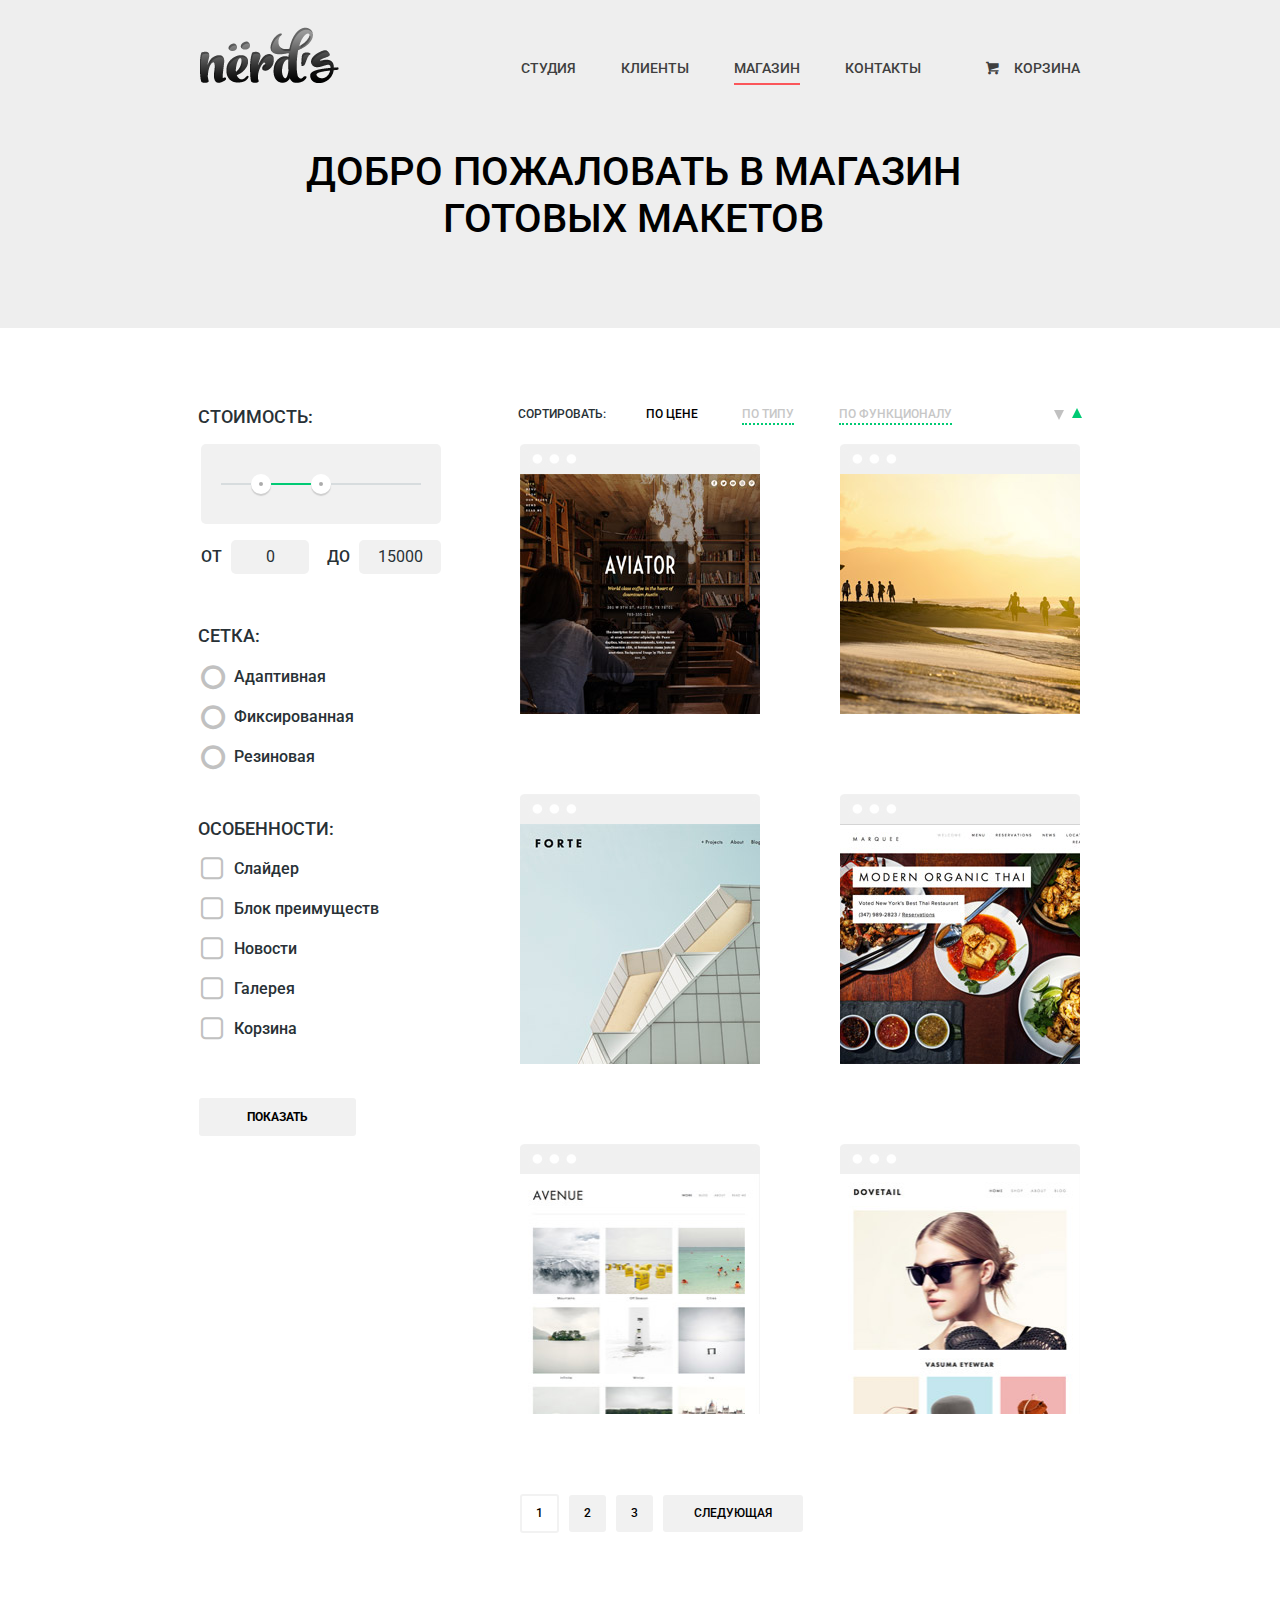
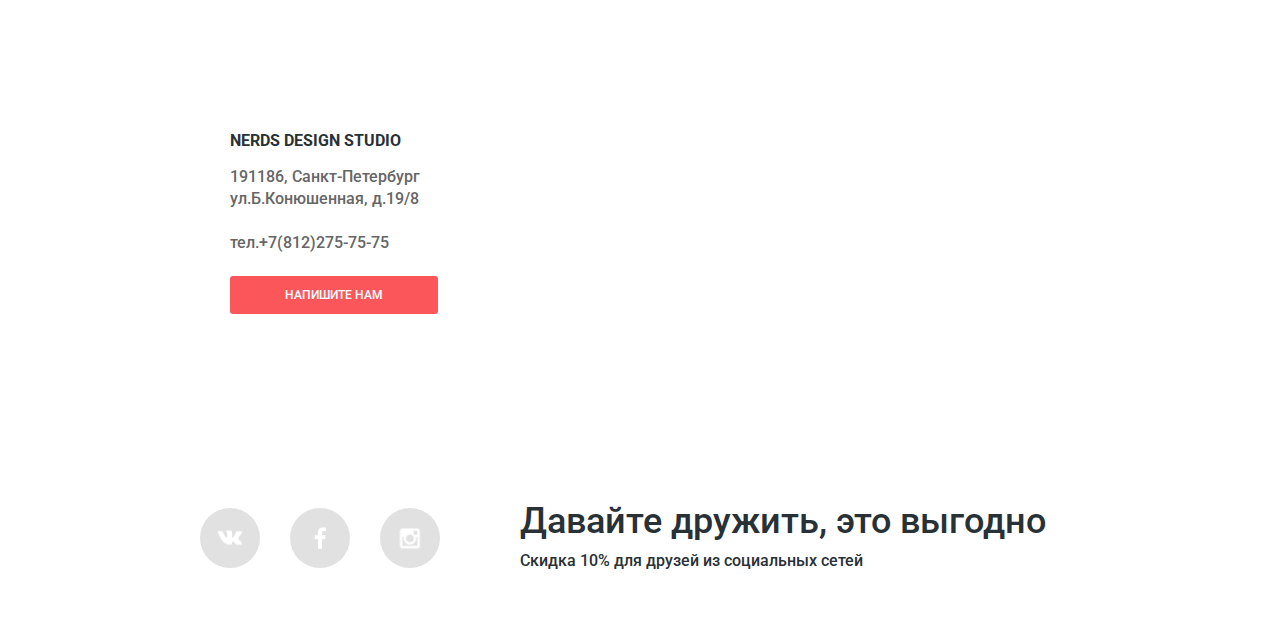
==== commit df603175: "Правки в pixel 2" ====
--- a/catalog.html
+++ b/catalog.html
@@ -34,8 +34,8 @@
           <ul>
             <li>Сортировать:</li>
             <li><a href="#" class="active">По цене</a></li>
-            <li><a href="#">По типу</a></li>
-            <li><a href="#">По функционалу</a></li>
+            <li><a href="#" class="type">По типу</a></li>
+            <li><a href="#" class="functional">По функционалу</a></li>
           </ul>
           <span class="catalog-filter-triangles">            
           <a href="#" id="triangle-up" class="active"></a>
--- a/css/style.css
+++ b/css/style.css
@@ -374,7 +374,7 @@
 	display: inline-block;
 	font-size: 12px;
 	line-height: 18px;
-	font-weight: 600;
+	font-weight: 500;
 	text-transform: uppercase;
 	color:#ffffff;	
 	padding: 11px 40px;
@@ -384,11 +384,17 @@
 .features .anchor-1 {
 	background-color:#fb565a;
 }
+
+.user-form .btn:hover,
+.contacts-adress-btn:hover,
+.slide .btn:hover,
 .features .anchor-1:hover,
 .features .anchor-1:focus{
 	background: #d6494d;
 }
-
+.user-form .btn:active,
+.contacts-adress-btn:active,
+.slide .btn:active,
 .features .anchor-1:active {
 	background: #b63538;
 	box-shadow:inset 0 3px 0px 0 #9b2d30;
@@ -708,9 +714,14 @@
 input[type="checkbox"] + label:hover:before{	
 	color:#b5b5b5;
 }
-input[type="radio"]:disabled + label:hover:before,
-input[type="checkbox"]:disabled + label:hover:before{	
+
+input[type="radio"]:disabled + label:before,
+input[type="checkbox"]:disabled + label::before{	
 	opacity: 0.4;
+}
+input[type="radio"]:disabled + label,
+input[type="checkbox"]:disabled + label{	
+	color:#a9adaf;
 }
 
 
@@ -788,8 +799,7 @@
 
 }
 .price-controls input[name="max-price"]{
-	padding: 8px 11px;
-	color: red;
+	padding: 8px 11px;	
 
 }
 .price-controls input[name="min-price"]{
@@ -832,17 +842,28 @@
 .catalog-filter a {
 	display: block;
 	text-decoration: none;
-	margin-left: 40px;
+	margin-left: 38px;
 	color: #c7c7c7;	
 	border-bottom: 2px dotted #00ca74;
 	
 }
+.catalog-filter a.functional {	
+	margin-left: 45px;
+}
+.catalog-filter a.type {
+	margin-left: 42px;
+}
+
 .catalog-filter li::nth-child(3) a{
 	color: red;
 }
 .catalog-filter ul a:hover {
 	border-bottom: 2px solid #00ca74;
 	color: #000000;
+}
+.catalog-filter ul a:active {
+	color: #000000;
+	border-bottom: 2px solid transparent;
 }
 .catalog-filter ul .active {
 	color: #000000;
@@ -870,7 +891,7 @@
 	cursor: pointer;	
 	top: -20px;
 	padding-top: 10px;
-	right: -7px;
+	right: -3px;
 	border-left: 5px solid transparent;
 	border-right: 5px solid transparent;
 	border-bottom: 10px solid #c1c1c1;
@@ -879,7 +900,7 @@
 	position: absolute;
 	cursor: pointer;
 	top: -8px;
-	right: 10px;
+	right: 15px;
 	border-left: 5px solid transparent;
 	border-right: 5px solid transparent;
 	border-top: 10px solid #c1c1c1;
@@ -1347,6 +1368,7 @@
 	text-transform: uppercase;
 	font-weight: 500;
 	color: white;
+	border-radius: 3px;
 }
 .modal-content-left-rows {
 	float: left;
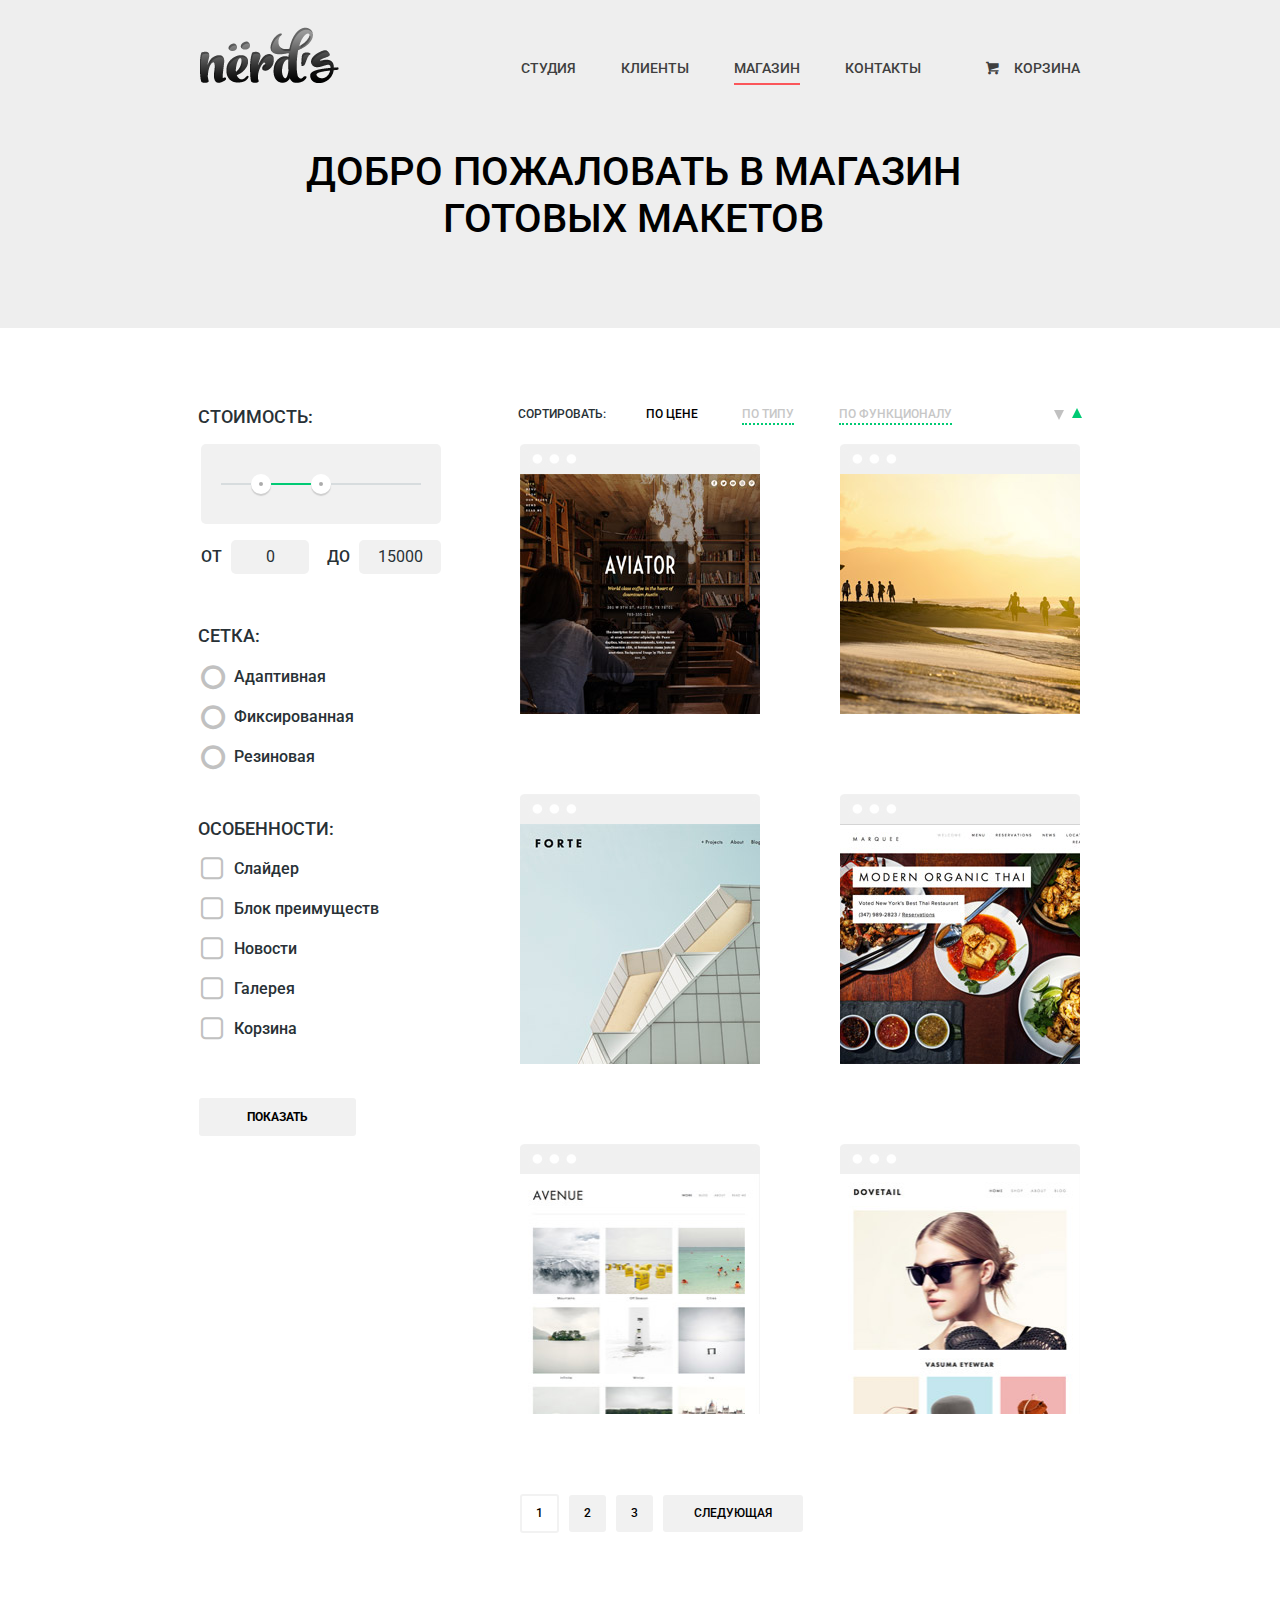
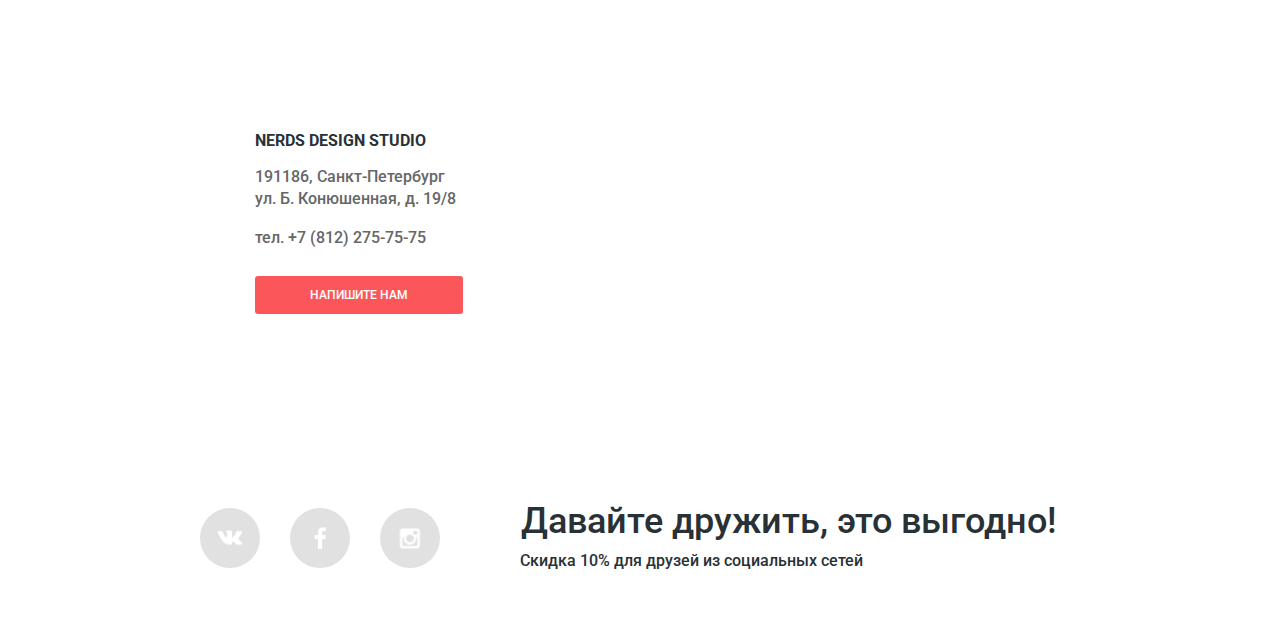
==== commit 4c477edf: "мелкие правки" ====
--- a/catalog.html
+++ b/catalog.html
@@ -181,11 +181,11 @@
       <iframe src="https://www.google.com/maps/embed?pb=!1m18!1m12!1m3!1d1998.5989424123688!2d30.32089461570254!3d59.93879686904841!2m3!1f0!2f0!3f0!3m2!1i1024!2i768!4f13.1!3m3!1m2!1s0x4696310fca5ba729%3A0xea9c53d4493c879f!2z0JHQvtC70YzRiNCw0Y8g0JrQvtC90Y7RiNC10L3QvdCw0Y8g0YPQuy4sIDE5LCDQodCw0L3QutGCLdCf0LXRgtC10YDQsdGD0YDQsywg0KDQvtGB0ZbRjywgMTkxMTg2!5e0!3m2!1suk!2s!4v1472509188440" width="100%" height="420" frameborder="0" style="border:0" allowfullscreen></iframe>
       <div class="contacts-adress">
         <h2 class="contacts-adress-title">NERDS Design Studio</h2>
-        <div class="contacts-adress-item"> 191186, Санкт-Петербург
-          ул.Б.Конюшенная, д.19/8
-        </div>
-        <div class="contacts-adress-item">
-          тел.+7(812)275-75-75
+        <div class="contacts-adress-item"> 191186, Санкт-Петербург<br>
+          ул. Б. Конюшенная, д. 19/8
+        </div>
+        <div class="contacts-adress-phone">
+          тел. +7 (812) 275-75-75
         </div>
         <a href="#" class="contacts-adress-btn">Напишите нам</a>
       </div>
@@ -199,7 +199,7 @@
         </div>
         <div class="footer-content-right">
           <div class="footer-content-aside">
-            <div class="footer-slogan">Давайте дружить, это выгодно</div>
+            <div class="footer-slogan">Давайте дружить, это  выгодно!</div>
             <p>Скидка 10% для друзей из социальных сетей</p>
           </div>
         </div>
@@ -217,7 +217,7 @@
           <input type="text" name="user-mail" id="user-mail" placeholder="Для отправки ответа" >     
         </div>
         <label for="user-comment">Текст письма</label>
-        <textarea name="user-comment" id="user-comment" cols="74" rows="10">В свободной форме       
+        <textarea name="user-comment" id="user-comment" cols="74" rows="10" placeholder="В свободной форме">    
      </textarea>
         <button class="btn" type="submit">Отправить</button>
       </form>
--- a/css/style.css
+++ b/css/style.css
@@ -854,9 +854,6 @@
 	margin-left: 42px;
 }
 
-.catalog-filter li::nth-child(3) a{
-	color: red;
-}
 .catalog-filter ul a:hover {
 	border-bottom: 2px solid #00ca74;
 	color: #000000;
@@ -1098,7 +1095,7 @@
 	width: 250px;
 	height: 240px;	
 	top:85px;	
-	left:210px;	
+	left:235px;	
 
 }
 .contacts-adress-btn {
@@ -1125,7 +1122,12 @@
 .contacts-adress-item {
 	color: #666666;
 	margin-left: 20px;
-	margin-bottom: 22px;
+	margin-bottom: 17px;
+}
+.contacts-adress-phone {
+	margin-bottom:27px;
+	margin-left:20px;
+	color:#666666;
 }
 .main-footer-map {
 	z-index: 8;
@@ -1153,6 +1155,7 @@
 	line-height: 36px;
 	margin-top: 25px;
 	margin-bottom: -5px;
+	margin-left: 1px;
 }
 
 /**************btn******************************/
@@ -1239,13 +1242,13 @@
 /*******************************************************************/
 .modal-content {
   position: fixed;  
-  right: 100px;
-  bottom: 100px;
+  right: 375px;
+  bottom: 180px;
   display:none;
   
 
   width: 465px;
-  padding: 60px 80px;
+  padding: 60px 75px;
 
   color: #000000;
 
@@ -1295,7 +1298,7 @@
 	font-family:'Roboto', 'Arial', sans-serif;
   font-size: 16px;
   width: 210px;
-  margin-top: 20px;
+  margin-top: 10px;
   text-align: left;
   font-weight: 500;
   color: #283136;
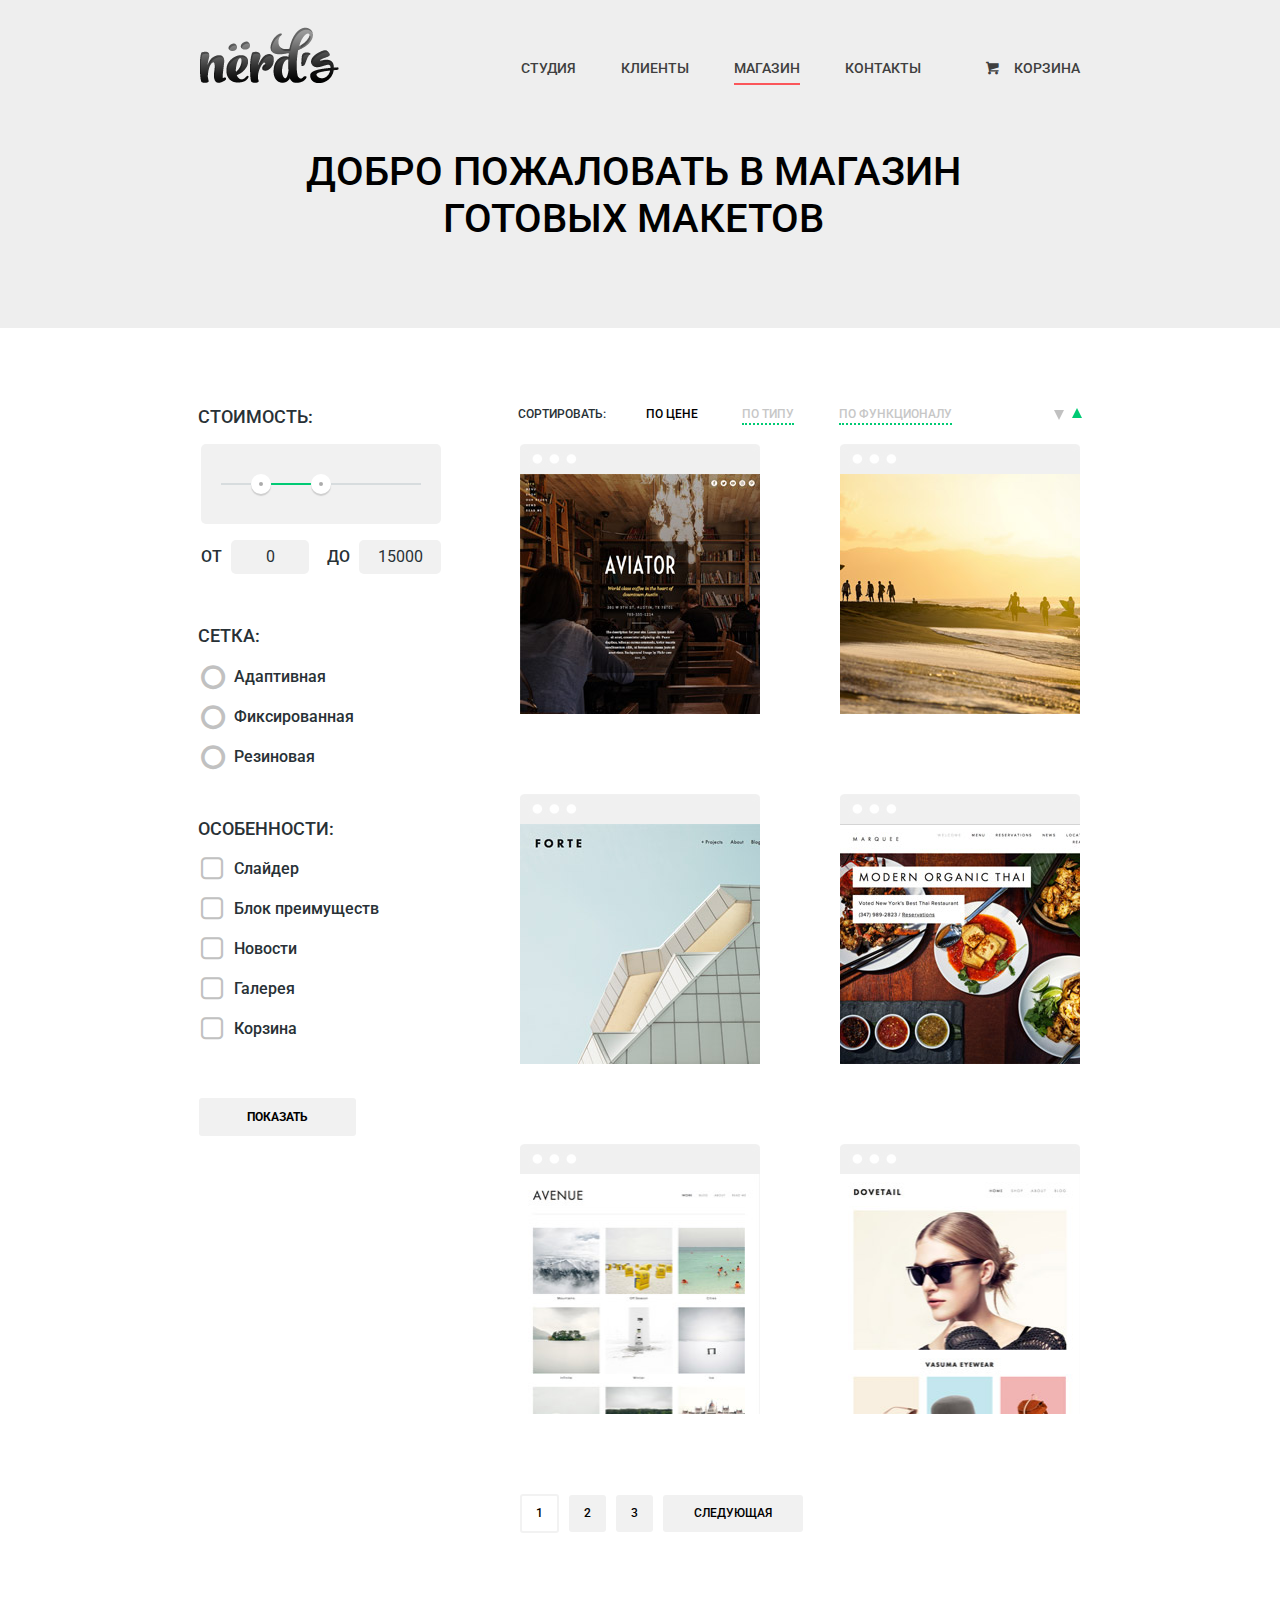
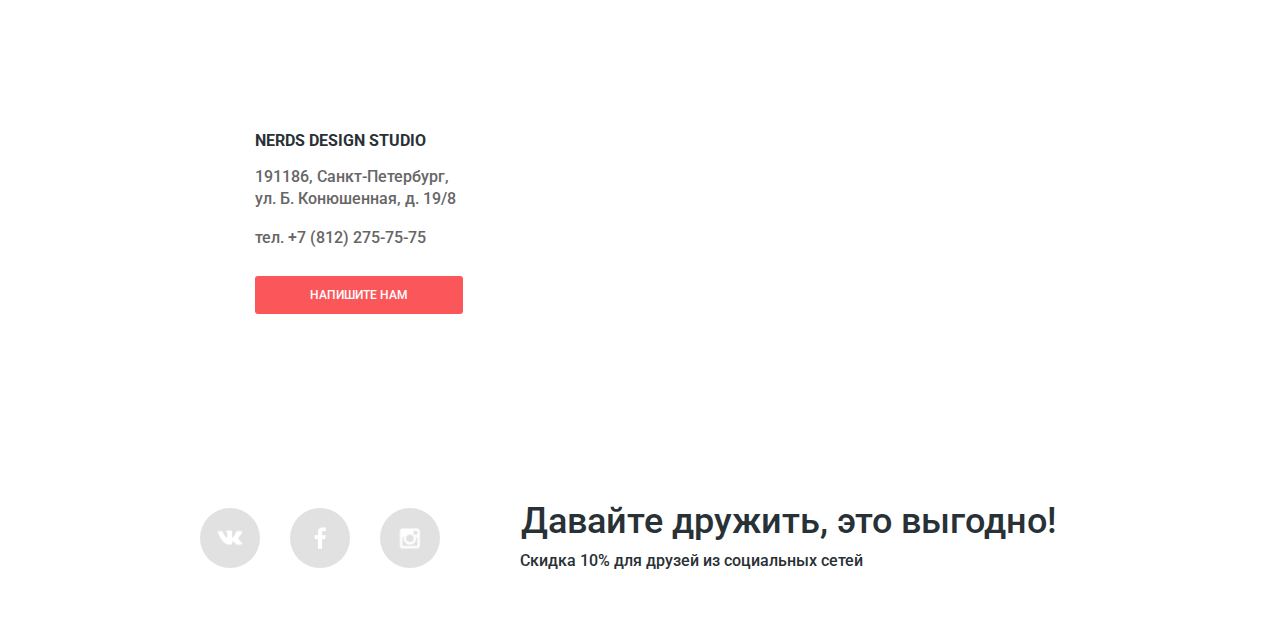
==== commit 44114649: "Правка .Базовый критерий" ====
--- a/catalog.html
+++ b/catalog.html
@@ -4,7 +4,7 @@
     <meta charset="utf-8">
     <link href="https://fonts.googleapis.com/css?family=Roboto:400,500&subset=cyrillic" rel="stylesheet">
     <link href="css/normalize.css" rel="stylesheet">
-    <link href="css/style.css" rel="stylesheet">
+    <link href="css/style.min.css" rel="stylesheet">
     <title>Каталог</title>
   </head>
   <body>
@@ -179,9 +179,9 @@
     </main>
     <footer class="main-footer clearfix">
       <iframe src="https://www.google.com/maps/embed?pb=!1m18!1m12!1m3!1d1998.5989424123688!2d30.32089461570254!3d59.93879686904841!2m3!1f0!2f0!3f0!3m2!1i1024!2i768!4f13.1!3m3!1m2!1s0x4696310fca5ba729%3A0xea9c53d4493c879f!2z0JHQvtC70YzRiNCw0Y8g0JrQvtC90Y7RiNC10L3QvdCw0Y8g0YPQuy4sIDE5LCDQodCw0L3QutGCLdCf0LXRgtC10YDQsdGD0YDQsywg0KDQvtGB0ZbRjywgMTkxMTg2!5e0!3m2!1suk!2s!4v1472509188440" width="100%" height="420" frameborder="0" style="border:0" allowfullscreen></iframe>
-      <div class="contacts-adress">
+       <div class="contacts-adress">
         <h2 class="contacts-adress-title">NERDS Design Studio</h2>
-        <div class="contacts-adress-item"> 191186, Санкт-Петербург<br>
+        <div class="contacts-adress-item"> 191186, Санкт-Петербург,  
           ул. Б. Конюшенная, д. 19/8
         </div>
         <div class="contacts-adress-phone">
@@ -217,11 +217,10 @@
           <input type="text" name="user-mail" id="user-mail" placeholder="Для отправки ответа" >     
         </div>
         <label for="user-comment">Текст письма</label>
-        <textarea name="user-comment" id="user-comment" cols="74" rows="10" placeholder="В свободной форме">    
-     </textarea>
+        <textarea name="user-comment" id="user-comment" cols="74" rows="10" placeholder="В свободной форме"></textarea>
         <button class="btn" type="submit">Отправить</button>
       </form>
     </div>
-    <script src="js/script.js">     </script>
+    <script src="js/script.min.js">     </script>
   </body>
 </html>--- a/css/style.min.css
+++ b/css/style.min.css
@@ -0,0 +1 @@
+body{font-family:"Roboto","Arial",sans-serif;min-width:900px;font-size:16px;line-height:22px;color:#283136;background:#fff;font-weight:500}@font-face{font-weight:400;font-style:normal;font-family:"symbols-nerds";src:url(../fonts/symbols-nerds.woff) format("woff"),url(../fonts/symbols-nerds.woff2) format("woff2")}[class*=" icon-"]::before,[class^=icon-]::before{display:inline-block;width:1em;margin-right:.2em;margin-left:.2em;font-weight:400;line-height:1em;font-family:"symbols-nerds";text-align:center;text-transform:none;text-decoration:inherit;font-style:normal;font-variant:normal;speak:none}.icon-basket::before{content:"\62"}.icon-facebook::before{content:"\66"}.icon-twitter::before{content:"\74"}.icon-vk::before{content:"\76"}.icon-up-dir::before{content:"\25b2"}.icon-down-dir::before{content:"\25bc"}.icon-circle::before{content:"\25cb"}.icon-circle-dot::before{content:"\25cf"}.icon-check-off::before{content:"\2610"}.icon-check-on::before{content:"\2611"}.icon-instagramm::before{content:"📷"}h1{clear:both;font-size:40px;color:#000}.clearfix::after{content:"";display:table;clear:both}.main-header{min-height:135px;background:#eee;padding-top:0;margin-bottom:80px}.main-header-catalog{min-height:328px;background:#eee;margin-bottom:74px}.main-welcome{font-size:40px;line-height:47px;text-transform:uppercase;padding-top:13px;text-align:center;margin-left:-14px;font-weight:500}.container{width:880px;padding:0 10px;margin:0 auto}.index-logo{position:relative;float:left;min-height:135px;width:150px}.index-logo-img{position:absolute;top:27px}.main-navigation{float:left;margin-left:160px;min-height:135px;width:460px}.main-navigation .active{border-bottom:2px solid #fb565a}.main-navigation a{display:block;color:#3f3f3f;text-decoration:none;text-transform:uppercase}.basket:focus,.basket:hover,.main-navigation a:focus,.main-navigation a:hover{color:#fb565a;cursor:pointer}.icon-basket:before{content:"\62";margin-right:15px}.basket:active,.main-navigation a:active{color:#8f8f8f}.main-navigation ul{margin:43px 0 0 11px;padding:0;list-style:none;font-size:0}.main-navigation li{display:inline-block;margin-right:45px;vertical-align:top;font-size:14px;line-height:30px;padding:10px 0 0}.user-block{float:right;min-height:135px;max-width:110px}.basket,.slider{position:relative}.basket{display:inline-block;vertical-align:top;padding:5px 0 5px 10px;margin-top:48px;margin-left:0;font-size:14px;line-height:30px;text-transform:uppercase;color:#3f3f3f;text-decoration:none}.slider{width:880px;min-height:300px;margin:0 auto;overflow:hidden}.slide{position:absolute;top:0;left:0;width:100%;height:310px;background-repeat:no-repeat;background-position:100% 10px}.slider input[type=radio],input[type=checkbox],input[type=radio]{display:none}.slider-controls{position:absolute;bottom:83px;left:50%;z-index:10;width:200px;margin-left:-111px;text-align:center}.slider-controls label{display:inline-block;width:4px;height:4px;margin:0 3px;vertical-align:top;background:#fff;border:3px solid #fff;border-radius:50%;cursor:pointer}.slide-text{width:500px;padding:22px 0}.slide-title{font-weight:500;font-size:36px;line-height:36px}.slide-title.slide-1{width:300px}.slide-title.slide-2{width:520px}.slide-title.slide-3{width:320px}.slide p{font-weight:500;line-height:22px;color:#283136}.slide .btn{display:block;width:220px;margin-top:29px;padding:8px 10px;font-weight:300;font-size:12px;text-align:center;color:#fff;text-transform:uppercase;text-decoration:none;background:#fb565a;border-radius:3px}.slide:nth-child(1){background-image:url(../img/slide-1.png);background-position:top right}.slide:nth-child(2),.slide:nth-child(3){background-image:url(../img/slide-2.png);background-position:top right}.slide:nth-child(3){background-image:url(../img/slide-3.png)}#btn-1:checked~.slides .slide:nth-child(1){left:0}#btn-1:checked~.slides .slide:nth-child(2),#btn-1:checked~.slides .slide:nth-child(3){left:880px}#btn-2:checked~.slides .slide:nth-child(1){left:-880px}#btn-2:checked~.slides .slide:nth-child(2){left:0}#btn-2:checked~.slides .slide:nth-child(3),#btn-3:checked~.slides .slide:nth-child(1),#btn-3:checked~.slides .slide:nth-child(2){left:-880px}#btn-3:checked~.slides .slide:nth-child(3){left:0}#btn-1:checked~.slider-controls label[for=btn-1],#btn-2:checked~.slider-controls label[for=btn-2],#btn-3:checked~.slider-controls label[for=btn-3]{background:#c1c1c1}.features{min-height:380px;border-bottom:2px solid #eee}.features-name{font-size:18px;line-height:30px;text-transform:uppercase;font-weight:500;margin:25px 0 -2px -3px}.features-desc{font-size:15px;line-height:22px;font-weight:500;margin-bottom:25px}.features-image{width:240px;height:124px}.features-item{float:left;width:240px;margin-right:80px;min-height:300px}.features-item:last-child,.gallery ul li:last-child{margin-right:0}.features-anchor{display:inline-block;font-size:12px;line-height:18px;font-weight:500;text-transform:uppercase;color:#fff;padding:11px 40px;text-decoration:none;border-radius:3px}.features .anchor-1{background-color:#fb565a}.contacts-adress-btn:hover,.features .anchor-1:focus,.features .anchor-1:hover,.slide .btn:hover,.user-form .btn:hover{background:#d6494d}.contacts-adress-btn:active,.features .anchor-1:active,.slide .btn:active,.user-form .btn:active{background:#b63538;box-shadow:inset 0 3px 0 0 #9b2d30}.features .anchor-2{background-color:#00ca74}.features .anchor-2:focus,.features .anchor-2:hover{background:#01a25e}.features .anchor-2:active{background:#009053;box-shadow:inset 0 3px 0 0 #007b47}.features .anchor-3{background-color:#efc84a}.features .anchor-3:hover,.features .anchor-:focus{background:#d6ae2c}.features .anchor-3:active{background:#c09b24;box-shadow:inset 0 3px 0 0 #a3841f}.about-company-content{border-bottom:2px solid #eee}.about-company-content-left{float:left;width:620px;min-height:470px}.about-company-content-right{position:relative;float:right;width:250px;min-height:415px}.about-company-slogan{margin-top:70px;margin-bottom:17px;font-size:36px;line-height:36px;font-weight:500;margin-left:-2px}.about-container-right{position:relative;width:250px;min-height:250px;text-align:center;text-transform:uppercase}.about-container-left{width:570px;min-height:200px;border:1px solid transparent}.about-company-logo{padding-top:60px;padding-left:20px}.about-company-desc{margin:0 0 56px}.about-company-since{margin:0;position:relative;bottom:-20px;left:7px;padding:0 5px}.about-company-since:after,.about-company-since:before{content:"";position:absolute;outline:1px solid #eee;top:50%;width:70px}.about-company-since:before{left:0}.about-company-since:after{right:0}.aside-item,.aside-item-right{position:relative}.aside-item-right::before,.aside-item:before{content:"";position:absolute;outline:1px solid #fb565a;top:50%;width:23px;left:0}.aside-item-right::before{left:10px}.aside-content-title{margin:-13px 0 22px -1px;font-size:16px;line-height:22px;text-transform:uppercase;font-weight:500}.aside-right{margin-top:-1px;margin-left:10px}.aside-content-left{width:480px;min-height:200px}.aside-content-right{width:250px;min-height:200px}.aside-menu,.sidebar ul{list-style:none;margin:0;padding:0}.aside-menu-right{margin-left:2px}.aside-menu li{margin-bottom:21px;padding-left:35px;margin-left:0}.aside-menu.aside-right li{padding-left:45px}.sidebar{float:left;width:240px;min-height:730px;margin-left:-15px;margin-top:-2px}.sidebar ul{margin:-5px 0 0 -22px}.sidebar .second{margin-top:-8px}.sidebar ul li{margin-left:26px}.sidebar .sidebar-form{margin-top:20px}.sidebar-btn{font-family:"Roboto","Arial",sans-serif;margin:27px 0 0 14px;padding:10px 48px;font-size:12px;line-height:18px;text-transform:uppercase;background-color:#f1f1f1;border:none;cursor:pointer;font-weight:700;border-radius:3px}.sidebar-btn:hover{background:#e5e5e5}.sidebar-btn:active{background:#d5d5d5;box-shadow:inset 0 3px 0 0 #b5b5b5}.sidebar fieldset{border:none;margin-bottom:36px}.sidebar .last-fieldset,.sidebar-title.first-legend{margin-bottom:0}.sidebar-title{text-transform:uppercase;font-size:18px;margin-left:1px;padding-top:3px}.sidebar-title.second-legend{margin-bottom:11px}.sidebar .sidebar-item{margin-bottom:20px}input[type=radio]+label{display:block;line-height:20px;padding-left:33px;position:relative;cursor:pointer;margin:20px 0 0}input[type=radio]+label::before{content:"\25cb";display:block;font-size:28px;font-weight:200;font-family:"symbols-nerds";position:absolute;top:0;left:0;color:#c1c1c1}input[type=radio]:checked+label::before{content:"\25cf"}input[type=checkbox]+label{display:block;margin:10px 0;line-height:20px;padding-left:33px;position:relative;cursor:pointer}input[type=checkbox]+label::before{content:"\2610";display:block;font-size:28px;font-weight:200;font-family:"symbols-nerds";position:absolute;top:0;left:0;color:#c1c1c1}input[type=checkbox]:checked+label::before{content:"\2611"}input[type=checkbox]+label:hover:before,input[type=radio]+label:hover:before{color:#b5b5b5}input[type=checkbox]:disabled+label::before,input[type=radio]:disabled+label:before{opacity:.4}input[type=checkbox]:disabled+label,input[type=radio]:disabled+label{color:#a9adaf}.range-filter{margin-top:15px;width:240px;min-height:150px;margin-bottom:-20px;margin-left:4px}.range-controls{position:relative;height:41px;padding-top:39px;margin-bottom:16px;padding-right:20px;padding-left:20px;border-radius:5px;background:#f1f1f1}.range-controls .scale{height:2px;background:#d7dcde}.range-controls .bar{width:70%;height:2px;background:#00ca74}.range-controls .toggle{position:absolute;top:30px;left:0;width:4px;height:4px;cursor:pointer;border:8px solid #fff;background:#ababab;border-radius:50%;box-shadow:0 2px 1px 0 #cfcfcf}.range-controls .toggle-min{left:50px}.range-controls .toggle-max{left:110px}.price-controls{font-size:0}.price-controls label{font-size:16px;display:inline-block;width:50%}.price-controls input{font-family:'Roboto','Arial',sans-serif;font-size:16px;width:60px;margin-left:5px;text-align:center;color:#283136;border:none;border-radius:5px;outline:none;background:#f1f1f1}.price-controls input[name=max-price]{padding:8px 11px}.price-controls input[name=min-price]{padding:8px 9px}.max-price{text-align:right}.contacts{clear:both}.catalog{float:right;width:580px;min-height:1130px;margin-bottom:82px}.catalog-filter{clear:both}.catalog-filter ul{display:inline-block;text-transform:uppercase;padding:0;font-size:0;margin:-12px 0 15px 18px}.catalog-filter ul li{display:inline-block;font-size:12px;line-height:18px}.catalog-filter a{display:block;text-decoration:none;margin-left:38px;color:#c7c7c7;border-bottom:2px dotted #00ca74}.catalog-filter a.functional{margin-left:45px}.catalog-filter a.type{margin-left:42px}.catalog-filter ul a:hover{border-bottom:2px solid #00ca74;color:#000}.catalog-filter ul a:active{color:#000;border-bottom:2px solid transparent}.catalog-filter ul .active{color:#000;border:2px solid transparent}.catalog-filter-triangles{display:inline-block;position:relative;width:123px}#triangle-up.active{border-bottom:10px solid #00ca74}#triangle-up:active{border-bottom:10px solid #000}#triangle-down:active{border-top:10px solid #000}#triangle-down,#triangle-up{position:absolute;cursor:pointer;border-left:5px solid transparent;border-right:5px solid transparent}#triangle-up{padding-top:10px;top:-20px;right:-3px;border-bottom:10px solid #c1c1c1}#triangle-down{top:-8px;right:15px;border-top:10px solid #c1c1c1;border-bottom:2px solid transparent}.catalog-pagination a:focus,.catalog-pagination a:hover{background:#e5e5e5}.catalog-item{float:left;width:240px;min-height:275px;margin-bottom:74px;margin-left:20px}.catalog-content{position:relative;display:block;width:240px;min-height:240px;padding-top:30px}.catalog-content:before{content:"";position:absolute;top:0;background-image:url(../img/xxx.jpg);background-repeat:no-repeat;height:30px;width:240px;opacity:.1}.catalog-content:hover:before{opacity:1}.catalog-content-desc{position:absolute;width:200px;height:200px;z-index:1;background:#fff;left:20px;top:50px;text-align:center;display:none}.catalog-content:hover .catalog-content-desc{display:block}.catalog-content a.btn{text-decoration:none;color:#fff;text-transform:uppercase;text-align:center;padding:8px 36px;background:#fb565a;border-radius:5px;font-size:18px}.catalog-content a.btn:hover{background:#d6494d}.catalog-content a.btn:active{background:#b63538;box-shadow:inset 0 3px 0 0 #9b2d30}.catalog-content p{height:50px;margin-bottom:20px;margin-top:0;font-size:14px;line-height:18px}.catalog-content h4{height:60px;text-transform:uppercase;font-size:18px;padding-top:20px;margin-bottom:0;line-height:24px;font-weight:500;margin-top:0}.catalog-item a:first-child{text-decoration:none;text-transform:uppercase;color:#000}.catalog-item:nth-child(2n+1){margin-left:80px}.catalog-paginator{clear:both}.catalog-pagination a:first-child{margin-left:20px;border:2px solid red}.catalog-pagination a,.gallery ul li{display:inline-block;vertical-align:middle;text-align:center}.catalog-pagination a{font-size:12px;font-weight:500;height:37px;min-width:37px;line-height:37px;color:#000;text-decoration:none;background-color:#f1f1f1;border-radius:3px;margin-right:6px}.catalog-pagination .catalog-next{min-width:100px;padding:0 20px;text-transform:uppercase}.catalog-pagination a.active,.catalog-pagination a.active:active,.catalog-pagination a.active:hover{height:35px;line-height:35px;min-width:35px;background:0 0;border:2px solid #f2f2f2}.catalog-pagination a:hover{background:#e5e5e5}.catalog-pagination a:active{background:#d5d5d5;box-shadow:inset 0 3px 0 0 #b5b5b5}.gallery{margin-top:50px;min-height:120px;margin-bottom:85px;border-bottom:2px solid #eee}.gallery ul li{opacity:.2;margin-right:117px}.gallery ul li:first-child{margin-left:-30px;margin-top:-10px}.gallery ul li:focus,.gallery ul li:hover{opacity:1}.main-footer{position:relative}.contacts-adress{position:absolute;background-color:#fff;width:250px;height:240px;top:85px;left:235px}.contacts-adress-btn{display:inline-block;text-transform:uppercase;padding:10px 55px;background-color:#fb565a;font-size:12px;line-height:18px;text-decoration:none;color:#fff;border-radius:3px;margin-left:20px}.contacts-adress-title{font-size:16px;margin-top:26px;line-height:30px;text-transform:uppercase;margin-left:20px;margin-bottom:10px}.contacts-adress-item{color:#666;margin-left:20px;margin-bottom:17px;width:210px}.contacts-adress-phone{margin-bottom:27px;margin-left:20px;color:#666}.main-footer-map{z-index:8}.main-footer .container{margin-top:37px;min-height:140px}.footer-content-left{float:left;width:300px}.footer-content-right{float:right;width:560px}.footer-slogan{font-size:36px;line-height:36px;margin-top:25px;margin-bottom:-5px;margin-left:1px}.social-btn{display:inline-block;vertical-align:top;width:60px;height:60px;border-radius:50%;font-size:0;background:#e1e1e1;position:relative;margin-top:30px;margin-right:26px}.social-btn:hover{background:#fb565a}.social-btn:active{background:#d6494d;box-shadow:inset 0 3px 0 0 #b63e42}.social-btn:before{content:"";position:absolute;top:50%;left:50%;-webkit-transform:translate(-50%,-50%);transform:translate(-50%,-50%);background-image:url(../img/sprite.png);background-repeat:no-repeat}.social-btn-vk:before{width:26px;height:15px;background-position:-10px -128px}.social-btn-fb:before{width:12px;height:22px;background-position:-10px -45px}.social-btn-inst:before{width:21px;height:21px;background-position:-10px -87px}.sprite{background-image:url(../img/sprite.png);background-repeat:no-repeat;display:block}.sprite--icon-basket{width:15px;height:15px;background-position:-10px -10px}.sprite--icon-face{width:12px;height:22px;background-position:-10px -45px}.sprite--icon-inst{width:21px;height:21px;background-position:-10px -87px}.sprite--icon-vk{width:26px;height:15px;background-position:-10px -128px}.modal-content{position:fixed;right:375px;bottom:180px;display:none;width:465px;padding:60px 75px;color:#000;background:#fff;box-shadow:0 20px 40px 0 #60605d}.modal-content-close{position:absolute;top:10px;right:10px;width:40px;height:40px;font-size:0;background-color:#fb565a;border:0;outline:0;cursor:pointer;border-radius:50%}.modal-content-close::after,.modal-content-close::before{content:"";position:absolute;top:17px;left:7px;width:25px;height:5px;background-color:#fff;border-radius:1px}.modal-content-close::before{-webkit-transform:rotate(45deg);transform:rotate(45deg)}.modal-content-close::after{-webkit-transform:rotate(-45deg);transform:rotate(-45deg)}.modal-content input{display:inline-block;font-family:'Roboto','Arial',sans-serif;font-size:16px;width:210px;margin-top:10px;text-align:left;font-weight:500;color:#283136;padding:10px 0 10px 10px;border-radius:5px;outline:none;background:0 0;border:2px solid #e9e5dc;margin-bottom:30px}::-webkit-input-placeholder{color:#000;text-transform:uppercase;font-size:12px;line-height:18px;text-align:left;font-weight:500}.modal-content input[type=text]{border:2px solid #f1f1f1}.modal-content input[type=text]:hover,.modal-content textarea:hover{border:2px solid #a2a9ac}.modal-content input[type=text]:focus,.modal-content textarea:focus{border:2px solid #57bffb}.modal-content textarea,.user-form .btn{font-family:'Roboto','Arial',sans-serif;font-size:12px;text-transform:uppercase;font-weight:500}.modal-content textarea{outline:none;background:0 0;text-align:left;clear:both;padding-top:10px;padding-left:10px;border-radius:5px;border:2px solid #f1f1f1;color:#000;margin-top:10px}.user-form .btn{width:100%;margin-top:20px;background:#fb565a;border:none;cursor:pointer;line-height:18px;padding:10px 0;color:#fff;border-radius:3px}.modal-content-left-rows,.modal-content-right-rows{float:left;width:220px;min-height:65px}.modal-content-right-rows{float:right}.modal-content-show{display:block;-webkit-animation:bounce .6s;animation:bounce .6s}.modal-error{-webkit-animation:shake .6s;animation:shake .6s}@-webkit-keyframes bounce{0%{-webkit-transform:translateY(-2000px);transform:translateY(-2000px)}70%{-webkit-transform:translateY(30px);transform:translateY(30px)}90%{-webkit-transform:translateY(-10px);transform:translateY(-10px)}to{-webkit-transform:translateY(0);transform:translateY(0)}}@keyframes bounce{0%{-webkit-transform:translateY(-2000px);transform:translateY(-2000px)}70%{-webkit-transform:translateY(30px);transform:translateY(30px)}90%{-webkit-transform:translateY(-10px);transform:translateY(-10px)}to{-webkit-transform:translateY(0);transform:translateY(0)}}@-webkit-keyframes shake{0%,to{-webkit-transform:translateX(0);transform:translateX(0)}10%,30%,50%,70%,90%{-webkit-transform:translateX(-10px);transform:translateX(-10px)}20%,40%,60%,80%{-webkit-transform:translateX(10px);transform:translateX(10px)}}@keyframes shake{0%,to{-webkit-transform:translateX(0);transform:translateX(0)}10%,30%,50%,70%,90%{-webkit-transform:translateX(-10px);transform:translateX(-10px)}20%,40%,60%,80%{-webkit-transform:translateX(10px);transform:translateX(10px)}}